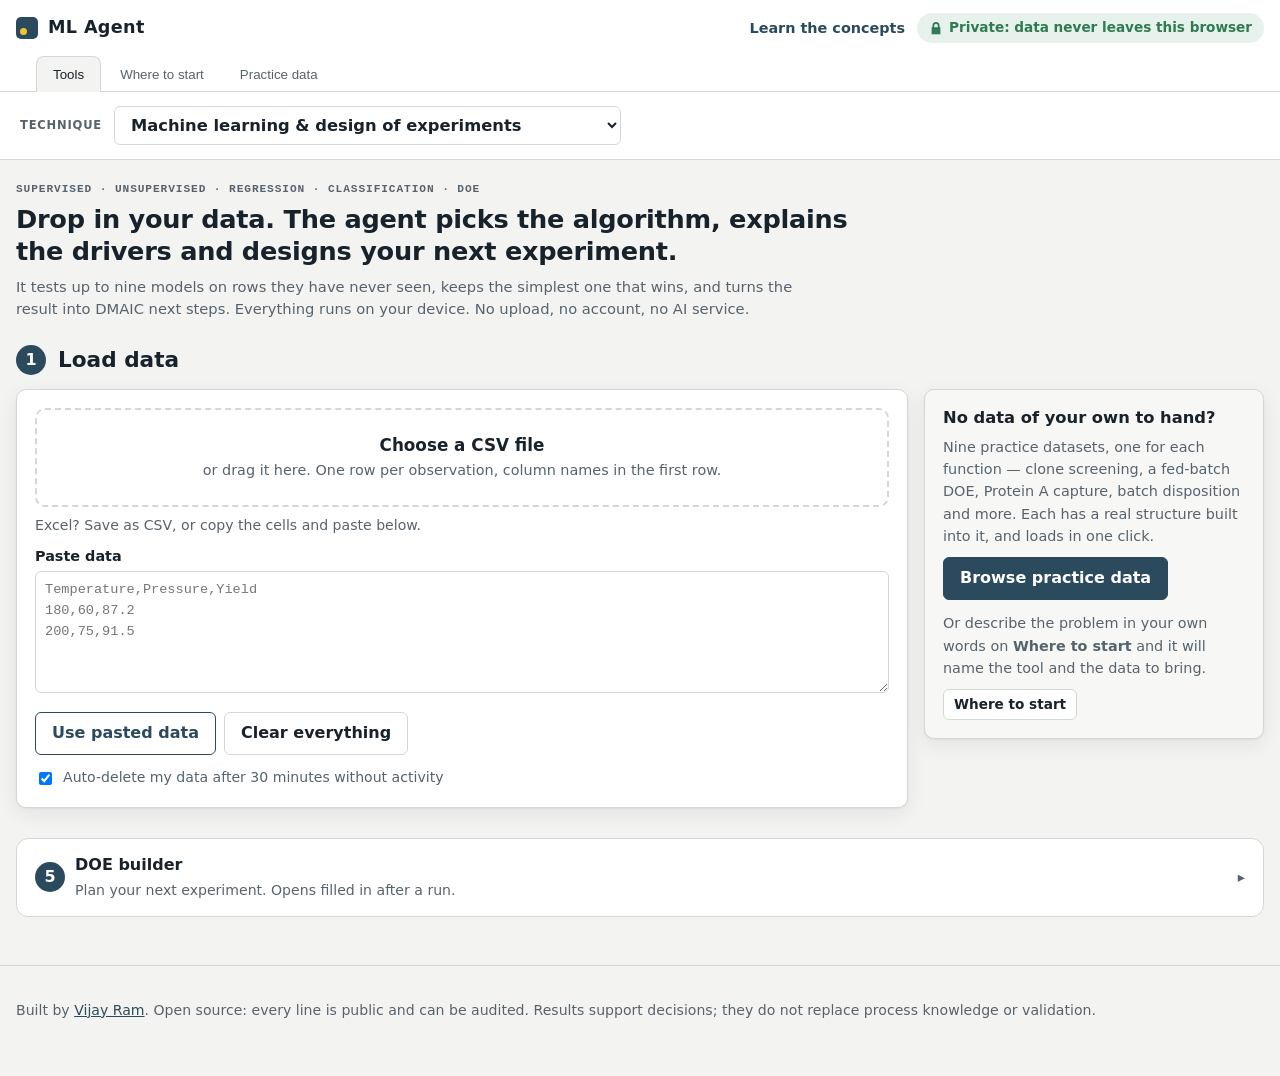
==== index.html @ 44f2061a "Close the loop: rounds, convergence, and when to stop Four of the five steps in this process already" ====
<!doctype html>
<html lang="en">
<head>
<meta charset="utf-8">
<meta name="viewport" content="width=device-width,initial-scale=1,viewport-fit=cover">
<!-- Privacy lock. The browser enforces this policy: the page may load its own files, and
     nothing else. connect-src 'none' blocks fetch, XHR, WebSocket and beacons; img-src
     blocks image "pixels" to any server; form-action blocks form posts. worker-src 'self'
     lets the sequence optimizer run in a background thread from this site's own file, and
     a worker inherits this same policy. Your data has no way out of this tab. -->
<meta http-equiv="Content-Security-Policy" content="default-src 'none'; script-src 'self'; style-src 'self'; img-src data: blob:; font-src 'none'; connect-src 'none'; media-src 'none'; object-src 'none'; frame-src 'none'; worker-src 'self'; manifest-src 'none'; form-action 'none'; base-uri 'none'">
<meta name="referrer" content="no-referrer">
<meta name="description" content="A private, in-browser machine learning agent: drop in data and it picks the best algorithm, explains the drivers and designs your next experiment (DOE).">
<title>ML Agent</title>
<link rel="icon" href="data:image/svg+xml,%3Csvg xmlns='http://www.w3.org/2000/svg' viewBox='0 0 32 32'%3E%3Crect width='32' height='32' rx='6' fill='%232c4a5e'/%3E%3Ccircle cx='9' cy='22' r='3' fill='%23f2c230'/%3E%3Ccircle cx='16' cy='14' r='3' fill='%23fff'/%3E%3Ccircle cx='23' cy='9' r='3' fill='%23fff'/%3E%3C/svg%3E">
<link rel="stylesheet" href="style.css">
</head>
<body>
<a class="skip" href="#main">Skip to content</a>
<header class="top">
  <div class="wrap top-row">
    <a class="brand" href="./"><span class="logo" aria-hidden="true"></span>ML Agent</a>
    <nav class="top-nav">
      <a href="learn.html" target="_blank" rel="noopener noreferrer">Learn the concepts</a>
      <button class="btn danger small" id="delete-top" type="button" hidden>Delete my data</button>
    </nav>
    <a class="lock" href="#privacy" data-tab-link="privacy"><svg viewBox="0 0 16 16" aria-hidden="true"><path d="M4 7V5a4 4 0 1 1 8 0v2h1v8H3V7h1zm2 0h4V5a2 2 0 1 0-4 0v2z"/></svg>Private: data never leaves this browser</a>
  </div>
  <div class="wrap">
    <nav class="pages" role="tablist" aria-label="Sections">
      <button class="page-tab" id="page-btn-tools" type="button" role="tab" aria-selected="true" aria-controls="page-tools">Tools</button>
      <button class="page-tab" id="page-btn-apps" type="button" role="tab" aria-selected="false" aria-controls="page-apps">Where to start</button>
      <button class="page-tab" id="page-btn-data" type="button" role="tab" aria-selected="false" aria-controls="page-data">Practice data</button>
    </nav>
  </div>
</header>

<main id="main">

  <div class="page" id="page-tools">
  <div class="toolbar">
    <div class="wrap toolbar-row">
      <label for="tool">Technique</label>
      <select id="tool">
        <option value="analyze">Machine learning &amp; design of experiments</option>
        <option value="stability">Linear regression &amp; confidence limits (ICH Q1E)</option>
        <option value="golden">PCA &amp; multivariate SPC (golden batch)</option>
        <option value="equivalence">Equivalence &amp; non-inferiority testing (TOST)</option>
        <option value="variance">Variance components, ANOVA &amp; Gage R&amp;R</option>
        <option value="limits">Tolerance intervals, power &amp; sample size</option>
        <option value="plasmid">Plasmid &amp; vector selection sandbox</option>
        <option value="sequence">Genetic algorithms &amp; multi-objective optimization</option>
        <option value="privacy">Privacy &amp; data handling</option>
      </select>
      <p class="tool-desc" id="tool-desc" aria-live="polite"></p>
    </div>
  </div>


  <div class="tabpanel" id="tab-analyze" role="tabpanel" aria-labelledby="tab-btn-analyze">
  <section class="hero">
    <div class="wrap">
      <p class="eyebrow">Supervised · unsupervised · regression · classification · DOE</p>
      <h1>Drop in your data. The agent picks the algorithm, explains the drivers and designs your next experiment.</h1>
      <p class="lede">It tests up to nine models on rows they have never seen, keeps the simplest one that wins, and turns the result into DMAIC next steps. Everything runs on your device. No upload, no account, no AI service.</p>
    </div>
  </section>

  <section class="wrap step" id="load">
    <div class="step-head"><span class="num">1</span><h2>Load data</h2></div>
    <div class="load-grid">
      <div class="card">
        <label class="drop" id="drop">
          <input type="file" id="file" accept=".csv,.tsv,.txt,text/csv,text/plain">
          <b>Choose a CSV file</b>
          <span>or drag it here. One row per observation, column names in the first row.</span>
        </label>
        <p class="hint">Excel? Save as CSV, or copy the cells and paste below.</p>
        <label class="field-label" for="paste">Paste data</label>
        <textarea id="paste" rows="5" spellcheck="false" autocomplete="off" placeholder="Temperature,Pressure,Yield&#10;180,60,87.2&#10;200,75,91.5"></textarea>
        <div class="row-actions">
          <button class="btn" id="use-paste" type="button">Use pasted data</button>
          <button class="btn ghost" id="clear" type="button">Clear everything</button>
        </div>
        <label class="check auto-del"><input type="checkbox" id="auto-delete" checked> Auto-delete my data after 30 minutes without activity</label>
      </div>
      <aside class="card start-card" id="start-card">
        <h3>No data of your own to hand?</h3>
        <p>Nine practice datasets, one for each function &mdash; clone screening, a fed-batch DOE, Protein A capture, batch disposition and more. Each has a real structure built into it, and loads in one click.</p>
        <div class="row-actions"><button class="btn primary" id="go-practice" type="button">Browse practice data</button></div>
        <p class="hint">Or describe the problem in your own words on <b>Where to start</b> and it will name the tool and the data to bring.</p>
        <div class="row-actions"><button class="btn ghost small" id="go-start" type="button">Where to start</button></div>
      </aside>
    </div>
    <p class="error" id="load-error" role="alert" hidden></p>
    <p class="deleted" id="deleted-note" role="status" hidden></p>
  </section>

  <section class="wrap step" id="setup" hidden>
    <div class="step-head"><span class="num">2</span><h2>Check the data and choose the goal</h2></div>
    <div class="card">
      <p id="data-summary" class="summary"></p>
      <div id="data-preview"></div>
      <details class="merge" id="merge">
        <summary>Join a second file on a shared ID (for example a process log and a QC report)</summary>
        <div class="merge-body">
          <label class="drop small" id="drop2"><input type="file" id="file2" accept=".csv,.tsv,.txt,text/csv,text/plain"><b>Choose the second file</b><span>Its rows are matched to this file on a key column such as BatchID or LotNumber. Repeated rows per key (replicate lanes) are averaged.</span></label>
          <div id="merge-config" hidden>
            <div class="controls">
              <label>Key in <span id="m-left-name">file 1</span> <select id="m-left"></select></label>
              <label>Key in <span id="m-right-name">file 2</span> <select id="m-right"></select></label>
              <label>Keep <select id="m-how"><option value="inner">Only IDs found in both files</option><option value="left">Every row of the first file</option></select></label>
            </div>
            <p class="hint" id="m-preview"></p>
            <div class="row-actions"><button class="btn primary" type="button" id="m-join">Join the files</button></div>
          </div>
          <p class="merge-done" id="m-result" hidden></p>
        </div>
      </details>
      <div class="controls">
        <label>What do you want to predict?
          <select id="target"></select>
        </label>
        <label>Problem type
          <select id="task">
            <option value="auto">Let the agent decide</option>
            <option value="regression">Regression (predict a number)</option>
            <option value="classification">Classification (predict a category)</option>
          </select>
        </label>
        <label>Which result is better?
          <select id="goal"></select>
        </label>
      </div>
      <p class="hint" id="target-hint"></p>
      <fieldset class="mode">
        <legend>Analysis mode</legend>
        <label class="mode-opt"><input type="radio" name="mode" value="ml" checked><span><b>Standard ML</b><small>Models, drivers, action plan and DOE</small></span></label>
        <label class="mode-opt"><input type="radio" name="mode" value="sigma"><span><b>⚙ Six Sigma &amp; process control</b><small>Adds capability, control chart, box plots and Taguchi</small></span></label>
      </fieldset>
      <div class="spc-panel" id="spc-panel" hidden>
        <p class="spc-intro" id="spc-intro">Does this result have specification limits? All optional: leave them blank and you still get the control chart, box plots and robustness analysis.</p>
        <div class="controls" id="spc-fields">
          <label>Lower spec limit (LSL) <input type="number" id="lsl" step="any" inputmode="decimal"></label>
          <label>Upper spec limit (USL) <input type="number" id="usl" step="any" inputmode="decimal"></label>
          <label>Target value <input type="number" id="spec-target" step="any" inputmode="decimal"></label>
          <label class="check"><input type="checkbox" id="time-ordered" checked> Rows are in time order</label>
        </div>
        <p class="error" id="spc-error" role="alert" hidden></p>
      </div>
      <details class="multi" id="multi">
        <summary>Optimize several results together (desirability)</summary>
        <div class="multi-body">
          <p class="hint" id="multi-intro">Balance competing results, such as higher purity and titer with lower HMW. For each one, say what is acceptable. <b>Maximize:</b> at or below Low is unacceptable, at or above High is fully met. <b>Minimize:</b> at or below Low is fully met, at or above High is unacceptable. <b>Hit a target:</b> outside Low to High is unacceptable, exactly on target is best. Importance weights the trade-off.</p>
          <div class="table-scroll"><table class="multi-table" id="multi-table"></table></div>
          <label class="multi-add">Add another numeric result <select id="multi-add"></select></label>
        </div>
      </details>
      <div class="table-scroll">
        <table class="profile" id="profile"></table>
      </div>
      <details class="preview">
        <summary>Preview the first rows</summary>
        <div class="table-scroll"><table id="preview"></table></div>
      </details>
      <div class="row-actions">
        <button class="btn primary" id="run" type="button">Run the agent</button>
      </div>
    </div>
    <div class="card progress-card" id="progress" hidden aria-live="polite">
      <div class="progress-row"><progress id="progress-bar" max="100" value="0"></progress><span id="progress-text"></span></div>
      <ol class="agent-log" id="agent-log"></ol>
      <div class="nn-live" id="nn-live" hidden><h4>Neural network learning, live</h4><div id="nn-live-chart"></div></div>
    </div>
    <p class="error" id="run-error" role="alert" hidden></p>
  </section>

  <section class="wrap step" id="results" hidden>
    <div class="step-head"><span class="num">3</span><h2>Results</h2></div>
    <div class="tiles" id="tiles"></div>
    <div class="card plan" id="plan"></div>
    <div class="card sim" id="sim" hidden></div>
    <div class="card">
      <h3>What the agent found</h3>
      <ul class="insights" id="insights"></ul>
    </div>
    <div id="result-blocks"></div>
  </section>

  <section class="wrap step" id="campaign" hidden>
    <div class="step-head"><span class="num">6</span><h2>Iterate: run the design, feed the results back</h2></div>
    <div class="card">
      <p class="summary">The loop this tool is built for: passive data gives a baseline, the baseline suggests a design, the design is run, and the results come back here. Each round is stacked onto the last and the model refitted, so you can see whether it is actually getting better &mdash; and stop when it is good enough rather than when the budget runs out.</p>
      <div class="controls">
        <label>Target interval (&plusmn;, in the units of the result) <input type="number" step="any" id="cm-t-half" placeholder="e.g. 0.5"></label>
        <label>Target RMSE <input type="number" step="any" id="cm-t-rmse" placeholder="optional"></label>
        <label>Target R&sup2; <input type="number" step="any" id="cm-t-r2" placeholder="optional"></label>
      </div>
      <label class="drop small" id="cm-drop"><input type="file" id="cm-file" accept=".csv,.tsv,.txt,.xlsx"><b>Add this round&rsquo;s results</b><span>The run sheet with the measured column filled in. Columns are matched by name, so their order does not matter and an extra column is kept rather than dropped.</span></label>
      <p class="error" id="cm-error" role="alert" hidden></p>
      <div id="cm-out"></div>
    </div>
  </section>

  <section class="wrap step" id="next" hidden>
    <div class="step-head"><span class="num">4</span><h2>Next steps</h2></div>
    <ol class="dmaic" id="next-steps"></ol>
    <div class="row-actions">
      <button class="btn primary" id="save-pdf" type="button">Save as PDF</button>
      <button class="btn" id="print" type="button">Print</button>
      <button class="btn" id="save-excel" type="button">Download Excel (.xlsx)</button>
      <button class="btn" id="save-audit" type="button">Download audit package (.zip)</button>
      <button class="btn ghost" id="download-report" type="button">Download as web page (.html)</button>
      <button class="btn danger" id="delete-bottom" type="button">Finish and delete my data</button>
    </div>
    <p class="hint">Deleting removes your data and every result from this page. Nothing was ever saved or sent anywhere. A report you download is your own file; delete it when you no longer need it.</p>
  </section>

  <section class="wrap step" id="doe">
    <details class="doe-wrap" id="doe-wrap">
      <summary><span class="num">5</span><span><b>DOE builder</b><span class="hint">Plan your next experiment. Opens filled in after a run.</span></span></summary>
    <div class="card">
      <p id="doe-intro" class="summary">Plan a designed experiment from scratch, or let the agent pre-fill it after a run. Set each factor's low and high level; words (like Supplier A / Supplier B) make a categorical factor.</p>
      <div class="table-scroll">
        <table class="factors" id="factors"></table>
      </div>
      <div class="row-actions"><button class="btn ghost" id="add-factor" type="button">Add factor</button></div>
      <div class="controls">
        <label>Design
          <select id="design-type"></select>
        </label>
        <label>Center points
          <input id="centers" type="number" min="0" max="10" value="3">
        </label>
        <label>Replicates
          <input id="reps" type="number" min="1" max="5" value="1">
        </label>
        <label>Response name
          <input id="response-name" type="text" value="Response">
        </label>
        <label id="total-wrap" hidden>Batch total (what the components add up to)
          <input id="mix-total" type="text" inputmode="decimal" value="100">
        </label>
        <label id="degree-wrap" hidden>Lattice fineness
          <select id="mix-degree">
            <option value="2">Coarse (2 steps per component)</option>
            <option value="3" selected>Medium (3 steps)</option>
            <option value="4">Fine (4 steps)</option>
          </select>
        </label>
        <label class="check"><input id="randomize" type="checkbox" checked> Randomize run order</label>
      </div>
      <p class="hint" id="design-purpose"></p>
      <div class="row-actions"><button class="btn primary" id="generate" type="button">Generate run sheet</button></div>
      <p class="error" id="doe-error" role="alert" hidden></p>
      <div id="design-out"></div>
      <div id="mix-analyse" hidden>
        <h4>Analyse a finished mixture experiment</h4>
        <p class="hint">A mixture cannot be analysed with the usual factorial arithmetic: because the components always add to the same total, there is no intercept to estimate and the ordinary model is singular. Paste the completed run sheet here and it will be fitted with a Scheff&eacute; blending model instead. <a class="learn-link" href="learn.html#mixture-designs" target="_blank" rel="noopener noreferrer">Learn how this works &#8599;</a></p>
        <label class="full" for="mix-data">Completed run sheet (components and the measured response)</label>
        <textarea id="mix-data" rows="5" spellcheck="false" placeholder="Buffer,Sugar,Surfactant,Water,Stability&#10;60,30,0,10,88.2"></textarea>
        <div class="row-actions">
          <button class="btn primary" id="mix-fit" type="button">Fit the blending model</button>
          <button class="btn ghost small" id="mix-example" type="button">Load a worked example</button>
        </div>
        <p class="error" id="mix-error" role="alert" hidden></p>
        <div id="mix-out"></div>
      </div>
    </div>
    </details>
  </section>
  </div>

  <div class="tabpanel" id="tab-stability" role="tabpanel" aria-labelledby="tab-btn-stability" hidden>
  <section class="hero">
    <div class="wrap">
      <p class="eyebrow">ICH Q1E &middot; stability &middot; shelf life</p>
      <h1>How long does it stay in specification?</h1>
      <p class="lede">Paste your stability study and it fits the trend, tests whether the batches may be pooled, and reads the shelf life off the point where the 95% confidence limit meets your specification &mdash; the way ICH Q1E asks for it. Everything runs on your device.</p>
    </div>
  </section>

  <section class="wrap step" id="stab">
    <div class="step-head"><h2>Stability data</h2></div>
    <div class="card">
      <p class="summary">One row per measurement: a batch, a time point in months, and the result. Paste it, drop a CSV on it, or try the example. <a class="learn-link" href="learn.html#shelf-life" target="_blank" rel="noopener noreferrer">Learn how this works &#8599;</a></p>
      <div class="row-actions">
        <button class="btn ghost small" id="stab-sample" type="button">Load an example study</button>
        <button class="btn ghost small" id="stab-sample2" type="button">Example: batches that differ</button>
        <button class="btn ghost small" id="stab-clear" type="button">Clear</button>
      </div>
      <label class="full" for="stab-data">Stability data (CSV or tab separated, with a header row)</label>
      <textarea id="stab-data" rows="6" spellcheck="false" placeholder="BatchID,Month,Purity_Pct&#10;B-001,0,99.4&#10;B-001,3,99.1&#10;B-001,6,98.7"></textarea>
      <input type="file" id="stab-file" accept=".csv,.tsv,.txt" class="file-input">
      <p class="hint" id="stab-read" aria-live="polite"></p>
      <div class="controls" id="stab-map" hidden>
        <label>Time column (months)
          <select id="stab-time"></select>
        </label>
        <label>Batch column
          <select id="stab-batch"></select>
        </label>
        <label>Result column
          <select id="stab-y"></select>
        </label>
        <label>Storage condition (optional)
          <select id="stab-cond"></select>
        </label>
        <label>Only this condition
          <select id="stab-cond-value"></select>
        </label>
      </div>
      <div id="stab-settings" hidden>
      <div class="controls">
        <label>What the attribute does
          <select id="stab-dir">
            <option value="auto">Decide from the data</option>
            <option value="decreasing">Falls over time (watch the lower limit)</option>
            <option value="increasing">Rises over time (watch the upper limit)</option>
            <option value="both">Could go either way (watch both)</option>
          </select>
        </label>
        <label id="stab-lsl-wrap">Lower specification limit
          <input id="stab-lsl" type="number" step="any" placeholder="e.g. 95">
        </label>
        <label id="stab-usl-wrap">Upper specification limit
          <input id="stab-usl" type="number" step="any" placeholder="e.g. 5">
        </label>
        <label>Pooling test level
          <select id="stab-alpha">
            <option value="0.25" selected>0.25 (ICH Q1E)</option>
            <option value="0.10">0.10</option>
            <option value="0.05">0.05</option>
          </select>
        </label>
      </div>
      <div class="row-actions">
        <button class="btn primary" id="stab-run" type="button">Estimate the shelf life</button>
      </div>
      </div>
      <p class="error" id="stab-error" role="alert" hidden></p>
      <div id="stab-out"></div>
    </div>
  </section>
  </div>

  <div class="tabpanel" id="tab-golden" role="tabpanel" aria-labelledby="tab-btn-golden" hidden>
  <section class="hero">
    <div class="wrap">
      <p class="eyebrow">PCA &middot; Hotelling's T&sup2; &middot; Q residuals</p>
      <h1>Is this batch following the path the good ones took?</h1>
      <p class="lede">Thirty sensors means thirty charts, and a batch can sit inside every one of them and still be going wrong. This learns the path your good batches follow, watches a new one against it, and names the sensor to blame &mdash; in hours, rather than in the deviation report.</p>
    </div>
  </section>

  <section class="wrap step" id="golden">
    <div class="step-head"><h2>Batch time-series data</h2></div>
    <div class="card">
      <p class="summary">One row per reading: which batch, how far into the batch it was, and the sensor values at that moment. <a class="learn-link" href="learn.html#golden-batch" target="_blank" rel="noopener noreferrer">Learn how this works &#8599;</a></p>
      <div class="row-actions">
        <button class="btn ghost small" id="gb-sample" type="button">Load an example campaign</button>
        <button class="btn ghost small" id="gb-clear" type="button">Clear</button>
      </div>
      <details class="shape" id="gb-shape">
        <summary>What the data should look like</summary>
        <div class="shape-body">
          <p class="hint">A long table, not a wide one: each row is one timestamp from one batch. Most historians export this shape directly.</p>
          <div class="table-scroll"><table class="shape-table"><thead><tr><th>BatchID</th><th>Hours</th><th>Temp_C</th><th>DO_Pct</th><th>pH</th><th>Feed_mL_h</th></tr></thead>
            <tbody>
              <tr><td>B-2401</td><td>0</td><td>37.0</td><td>55.2</td><td>7.05</td><td>2.0</td></tr>
              <tr><td>B-2401</td><td>6</td><td>37.0</td><td>54.1</td><td>7.04</td><td>2.2</td></tr>
              <tr><td>B-2401</td><td>12</td><td>36.9</td><td>53.4</td><td>7.04</td><td>2.4</td></tr>
              <tr class="dim"><td colspan="6">&hellip; to the end of that batch, then the next BatchID</td></tr>
            </tbody></table></div>
          <p class="hint">Readings need not line up between batches: different intervals and different batch lengths are handled. Three batches is the bare minimum; ten or more makes the envelope mean something.</p>
        </div>
      </details>
      <label class="full" for="gb-data">Readings (CSV or tab separated, with a header row)</label>
      <textarea id="gb-data" rows="6" spellcheck="false" placeholder="BatchID,Hours,Temp_C,DO_Pct,pH&#10;B-2401,0,37.0,55.2,7.05&#10;B-2401,6,37.0,54.1,7.04"></textarea>
      <input type="file" id="gb-file" accept=".csv,.tsv,.txt" class="file-input">
      <p class="hint" id="gb-read" aria-live="polite"></p>
      <div id="gb-settings" hidden>
        <div class="controls">
          <label>Batch column <select id="gb-batch"></select></label>
          <label>Time column <select id="gb-time"></select></label>
          <label>Align batches on
            <select id="gb-align">
              <option value="time" selected>Actual elapsed time</option>
              <option value="percent">Percent of batch length</option>
            </select>
          </label>
        </div>
        <fieldset class="avoid">
          <legend>Sensors to watch together</legend>
          <div id="gb-vars" class="chips"></div>
        </fieldset>
        <fieldset class="avoid">
          <legend>Reference batches &mdash; the runs you were happy with</legend>
          <div id="gb-refs" class="chips"></div>
          <p class="hint" id="gb-ref-note"></p>
        </fieldset>
        <details class="advanced">
          <summary>Advanced settings</summary>
          <div class="controls">
            <label>Alarm limit
              <select id="gb-limit">
                <option value="0.99" selected>99% of good readings inside</option>
                <option value="0.95">95% of good readings inside</option>
                <option value="0.999">99.9% of good readings inside</option>
              </select>
            </label>
            <label>Points in a row before alarming
              <input id="gb-minrun" type="number" min="1" max="10" value="3">
            </label>
            <label>Points on the time grid
              <input id="gb-grid" type="number" min="10" max="400" step="10" value="60">
            </label>
          </div>
          <p class="hint">Limits are calibrated on reference batches held out of the model that scored them, so "99%" means a batch the model had never seen before. Requiring three points in a row stops one twitchy reading raising an alarm.</p>
        </details>
        <div class="row-actions">
          <button class="btn primary" id="gb-run" type="button">Check the batches</button>
        </div>
      </div>
      <p class="error" id="gb-error" role="alert" hidden></p>
      <div id="gb-out"></div>
    </div>
  </section>
  </div>

  <div class="tabpanel" id="tab-equivalence" role="tabpanel" aria-labelledby="tab-btn-equivalence" hidden>
  <section class="hero">
    <div class="wrap">
      <p class="eyebrow">Method transfer &middot; equivalence &middot; TOST</p>
      <h1>Is the new lab the same as the old one?</h1>
      <p class="lede">An ordinary t-test cannot answer that: failing to find a difference is not proof of sameness, it is often just too little data. TOST asks the right question &mdash; is the difference small enough to ignore? &mdash; and gives a yes, a no, or an honest "not yet".</p>
    </div>
  </section>

  <section class="wrap step" id="equiv">
    <div class="step-head"><h2>Results from both methods</h2></div>
    <div class="card">
      <p class="summary">Two ways in: one file where a column says which method produced each result, or a separate file from each lab. Either way, add a sample identifier and the same samples can be matched up as pairs, which is far more sensitive. <a class="learn-link" href="learn.html#equivalence" target="_blank" rel="noopener noreferrer">Learn how this works &#8599;</a></p>
      <div class="row-actions">
        <button class="btn ghost small" id="eq-sample" type="button">Example: a transfer that passes</button>
        <button class="btn ghost small" id="eq-sample2" type="button">Example: a real bias</button>
        <button class="btn ghost small" id="eq-sample3" type="button">Example: too few results</button>
        <button class="btn ghost small" id="eq-clear" type="button">Clear</button>
      </div>
      <div class="controls">
        <label>How is the data laid out?
          <select id="eq-layout">
            <option value="one" selected>One file &mdash; a column says which method</option>
            <option value="two">Two files &mdash; one per method</option>
          </select>
        </label>
      </div>
      <div id="eq-one">
        <label class="full" for="eq-data">Results (CSV or tab separated, with a header row)</label>
        <textarea id="eq-data" rows="6" spellcheck="false" placeholder="SampleID,Method_Lab,Result_Value&#10;S-01,Lab A,98.7&#10;S-01,Lab B,98.9"></textarea>
        <input type="file" id="eq-file" accept=".csv,.tsv,.txt" class="file-input">
      </div>
      <div id="eq-two" class="two-up" hidden>
        <div class="side">
          <h4>Reference method <span class="chip">the one you trust</span></h4>
          <label class="full" for="eq-a-name">What to call it</label>
          <input id="eq-a-name" type="text" value="Reference method">
          <input type="file" id="eq-a-file" accept=".csv,.tsv,.txt" class="file-input">
          <label class="full" for="eq-a-data">or paste its results</label>
          <textarea id="eq-a-data" rows="5" spellcheck="false" placeholder="SampleID,Result&#10;S-01,98.7"></textarea>
          <p class="hint" id="eq-a-read" aria-live="polite"></p>
          <div class="controls" id="eq-a-map" hidden>
            <label>Result column <select id="eq-a-value"></select></label>
            <label>Sample identifier <select id="eq-a-sample"></select></label>
          </div>
        </div>
        <div class="side">
          <h4>New method <span class="chip">the one being tested</span></h4>
          <label class="full" for="eq-b-name">What to call it</label>
          <input id="eq-b-name" type="text" value="New method">
          <input type="file" id="eq-b-file" accept=".csv,.tsv,.txt" class="file-input">
          <label class="full" for="eq-b-data">or paste its results</label>
          <textarea id="eq-b-data" rows="5" spellcheck="false" placeholder="SampleID,Result&#10;S-01,98.9"></textarea>
          <p class="hint" id="eq-b-read" aria-live="polite"></p>
          <div class="controls" id="eq-b-map" hidden>
            <label>Result column <select id="eq-b-value"></select></label>
            <label>Sample identifier <select id="eq-b-sample"></select></label>
          </div>
        </div>
      </div>
      <p class="hint" id="eq-read" aria-live="polite"></p>
      <div id="eq-settings" hidden>
        <div class="controls" id="eq-map-one">
          <label>Method column
            <select id="eq-group"></select>
          </label>
          <label>Result column
            <select id="eq-value"></select>
          </label>
          <label>Sample identifier (optional)
            <select id="eq-sampleid"></select>
          </label>
        </div>
        <div class="controls" id="eq-methods">
          <label>Reference method
            <select id="eq-ref"></select>
          </label>
          <label>New method being tested
            <select id="eq-test"></select>
          </label>
        </div>
        <div class="controls">
          <label>Equivalence margin
            <input id="eq-margin" type="number" step="any" min="0" value="2">
          </label>
          <label>Margin is
            <select id="eq-margin-type">
              <option value="percent" selected>% of the reference mean</option>
              <option value="absolute">in measurement units</option>
            </select>
          </label>
        </div>
        <label class="check" id="eq-paired-wrap" hidden><input type="checkbox" id="eq-paired"> Match the same samples as pairs</label>
        <details class="advanced">
          <summary>Advanced settings</summary>
          <div class="controls">
            <label>Significance level (one sided)
              <select id="eq-alpha">
                <option value="0.05" selected>0.05 (a 90% interval)</option>
                <option value="0.025">0.025 (a 95% interval)</option>
                <option value="0.1">0.10 (an 80% interval)</option>
              </select>
            </label>
            <label>Spread of the two methods
              <select id="eq-var">
                <option value="welch" selected>May differ (Welch)</option>
                <option value="pooled">Assume the same (pooled)</option>
              </select>
            </label>
          </div>
          <p class="hint">TOST at 0.05 is the same statement as a 90% confidence interval sitting inside the margins. Welch is the safer default: it does not assume the two methods are equally precise.</p>
        </details>
        <div class="row-actions">
          <button class="btn primary" id="eq-run" type="button">Test for equivalence</button>
        </div>
      </div>
      <p class="error" id="eq-error" role="alert" hidden></p>
      <div id="eq-out"></div>
    </div>
  </section>
  </div>

  <div class="tabpanel" id="tab-variance" role="tabpanel" aria-labelledby="tab-btn-variance" hidden>
  <section class="hero">
    <div class="wrap">
      <p class="eyebrow">Variance components &middot; one-way ANOVA &middot; Gage R&amp;R</p>
      <h1>Is that spread the process, the supplier, or the assay measuring it?</h1>
      <p class="lede">A result moves and everyone has a theory. This splits the total spread into named sources and says what share each one owns &mdash; so you know whether to go after the vendor, the method, or nothing at all. The same arithmetic, pointed at your own instrument, tells you whether the assay can even see the differences you are chasing.</p>
    </div>
  </section>

  <section class="wrap step" id="variance">
    <div class="step-head"><h2>The measurements</h2></div>
    <div class="card">
      <p class="summary">One row per measurement. Which question you are asking decides the columns: where variation comes from needs a grouping column and a result, while a measurement-system study needs the sample, who or what measured it, and the result. <a class="learn-link" href="learn.html#variance-components" target="_blank" rel="noopener noreferrer">Learn how this works &#8599;</a></p>
      <div class="controls">
        <label>What are you asking?
          <select id="vc-mode">
            <option value="components" selected>Where is the variation coming from? (variance components)</option>
            <option value="grr">Can my measurement system see it? (Gage R&amp;R)</option>
          </select>
        </label>
      </div>
      <p class="tool-desc" id="vc-mode-desc" aria-live="polite"></p>
      <div class="row-actions" id="vc-examples"></div>
      <details class="shape" id="vc-shape">
        <summary>What the data should look like</summary>
        <div class="shape-body">
          <div id="vc-shape-body"></div>
        </div>
      </details>
      <label class="full" for="vc-data">Measurements (CSV or tab separated, with a header row)</label>
      <textarea id="vc-data" rows="6" spellcheck="false" placeholder="Lot,Result&#10;L-2401,96.2&#10;L-2401,96.6&#10;L-2402,94.1"></textarea>
      <input type="file" id="vc-file" accept=".csv,.tsv,.txt" class="file-input">
      <p class="hint" id="vc-read" aria-live="polite"></p>
      <div id="vc-settings" hidden>
        <div class="controls" id="vc-map-components">
          <label>Grouping column <select id="vc-group"></select></label>
          <label>Result column <select id="vc-value"></select></label>
        </div>
        <div class="controls" id="vc-map-grr" hidden>
          <label>Sample or part <select id="vc-part"></select></label>
          <label>Operator or instrument <select id="vc-operator"></select></label>
          <label>Result column <select id="vc-grr-value"></select></label>
        </div>
        <div class="controls" id="vc-spec" hidden>
          <label>Lower spec limit (optional) <input id="vc-lsl" type="text" inputmode="decimal" placeholder="e.g. 95"></label>
          <label>Upper spec limit (optional) <input id="vc-usl" type="text" inputmode="decimal" placeholder="e.g. 105"></label>
        </div>
        <p class="hint" id="vc-spec-note" hidden>With both spec limits given, the verdict is judged against the tolerance &mdash; the question a QC lab actually has. Without them it is judged against the spread of the parts in this study, which flatters a study made of very different parts and punishes one made of similar ones.</p>
        <details class="advanced" id="vc-advanced">
          <summary>Advanced settings</summary>
          <div class="controls">
            <label>Pairwise comparison level
              <select id="vc-alpha">
                <option value="0.05" selected>95% confidence (&alpha; 0.05)</option>
                <option value="0.01">99% confidence (&alpha; 0.01)</option>
                <option value="0.1">90% confidence (&alpha; 0.10)</option>
              </select>
            </label>
          </div>
          <p class="hint">Tukey's method holds that confidence across every pair at once. Running separate t-tests on ten pairs gives you roughly a one-in-two chance of a false alarm somewhere, which is how arguments about a blameless lot start.</p>
        </details>
        <div class="row-actions">
          <button class="btn primary" id="vc-run" type="button">Split the variation</button>
        </div>
      </div>
      <p class="error" id="vc-error" role="alert" hidden></p>
      <div id="vc-out"></div>
    </div>
  </section>
  </div>

  <div class="tabpanel" id="tab-limits" role="tabpanel" aria-labelledby="tab-btn-limits" hidden>
  <section class="hero">
    <div class="wrap">
      <p class="eyebrow">Tolerance intervals &middot; power &middot; sample size</p>
      <h1>What limits can this data actually defend &mdash; and how much data would it take?</h1>
      <p class="lede">The mean plus three standard deviations is not a specification: on ten batches it covers far less than people think, because the standard deviation is itself a guess. A tolerance interval does the honest version, and the same arithmetic run backwards tells you how many batches or results a study needs before it is worth running.</p>
    </div>
  </section>

  <section class="wrap step" id="limits">
    <div class="step-head"><h2>The question</h2></div>
    <div class="card">
      <div class="controls">
        <label>What do you need?
          <select id="tl-mode">
            <option value="spec" selected>Set or defend a specification limit (tolerance interval)</option>
            <option value="size">Work out how many results a study needs (power)</option>
          </select>
        </label>
      </div>
      <p class="tool-desc" id="tl-mode-desc" aria-live="polite"></p>

      <!-- ---------- specification setting ---------- -->
      <div id="tl-spec">
        <p class="summary">One column of results, one row each: the batches, lots or runs you want the limits to cover. <a class="learn-link" href="learn.html#tolerance-intervals" target="_blank" rel="noopener noreferrer">Learn how this works &#8599;</a></p>
        <div class="row-actions">
          <button class="btn ghost small" id="tl-ex1" type="button">Example: limits the data supports</button>
          <button class="btn ghost small" id="tl-ex2" type="button">Example: limits too tight for the process</button>
          <button class="btn ghost small" id="tl-ex3" type="button">Example: too few batches to say</button>
          <button class="btn ghost small" id="tl-clear" type="button">Clear</button>
        </div>
        <details class="shape" id="tl-shape">
          <summary>What the data should look like</summary>
          <div class="shape-body">
            <p class="hint">A header row and one numeric column. Extra columns are fine &mdash; you pick which one to use.</p>
            <div class="table-scroll"><table class="shape-table"><thead><tr><th>BatchID</th><th>Purity_Pct</th></tr></thead>
              <tbody><tr><td>B-2401</td><td>98.1</td></tr><tr><td>B-2402</td><td>97.4</td></tr><tr><td>B-2403</td><td>98.9</td></tr>
              <tr class="dim"><td colspan="2">&hellip; one row per batch</td></tr></tbody></table></div>
            <p class="hint">These must be independent results on the scale the specification is written on: one number per batch, not every replicate of every assay. Replicates make the spread look smaller than batch-to-batch reality and would give you limits that no future batch can hold.</p>
          </div>
        </details>
        <label class="full" for="tl-data">Results (CSV or tab separated, with a header row)</label>
        <textarea id="tl-data" rows="6" spellcheck="false" placeholder="BatchID,Purity_Pct&#10;B-2401,98.1&#10;B-2402,97.4"></textarea>
        <input type="file" id="tl-file" accept=".csv,.tsv,.txt" class="file-input">
        <p class="hint" id="tl-read" aria-live="polite"></p>
        <div id="tl-settings" hidden>
          <div class="controls">
            <label>Result column <select id="tl-value"></select></label>
            <label>Cover this much of future production
              <select id="tl-p">
                <option value="0.99" selected>99% of the population</option>
                <option value="0.95">95% of the population</option>
                <option value="0.9973">99.73% (the &plusmn;3 sigma idea, done properly)</option>
                <option value="0.90">90% of the population</option>
              </select>
            </label>
            <label>Confidence
              <select id="tl-conf">
                <option value="0.95" selected>95%</option>
                <option value="0.99">99%</option>
                <option value="0.90">90%</option>
              </select>
            </label>
            <label>Which limits
              <select id="tl-sided">
                <option value="2" selected>Both, an upper and a lower</option>
                <option value="lower">A lower limit only (a minimum, such as potency)</option>
                <option value="upper">An upper limit only (a maximum, such as an impurity)</option>
              </select>
            </label>
          </div>
          <div class="controls">
            <label>Current lower spec limit (optional) <input id="tl-lsl" type="text" inputmode="decimal" placeholder="e.g. 95"></label>
            <label>Current upper spec limit (optional) <input id="tl-usl" type="text" inputmode="decimal" placeholder="e.g. 101"></label>
          </div>
          <p class="hint">Give the limits you already have and it will say whether this data supports them, and if not, how many more results it would take &mdash; or that no amount would be enough, which is the answer that saves the most time.</p>
          <div class="row-actions">
            <button class="btn primary" id="tl-run" type="button">Work out the limits</button>
          </div>
        </div>
      </div>

      <!-- ---------- study sizing ---------- -->
      <div id="tl-size" hidden>
        <p class="summary">No data needed: this is the calculation you do before the study, from what you already know about the scatter. <a class="learn-link" href="learn.html#power-sample-size" target="_blank" rel="noopener noreferrer">Learn how this works &#8599;</a></p>
        <div class="controls">
          <label>What is the study for?
            <select id="tl-design">
              <option value="tost" selected>Showing two things are equivalent (method transfer, a change)</option>
              <option value="two">Detecting a difference between two groups</option>
              <option value="one">Comparing one group against a fixed target</option>
            </select>
          </label>
        </div>
        <p class="tool-desc" id="tl-design-desc" aria-live="polite"></p>
        <div class="controls">
          <label id="tl-sd-wrap">Standard deviation you expect <input id="tl-sd" type="text" inputmode="decimal" value="1.2"></label>
          <label id="tl-margin-wrap">Equivalence margin (&plusmn;) <input id="tl-margin" type="text" inputmode="decimal" value="2"></label>
          <label id="tl-diff-wrap">Difference you expect is really there <input id="tl-diff" type="text" inputmode="decimal" value="0.5"></label>
          <label>Target power
            <select id="tl-power">
              <option value="0.8" selected>80%</option>
              <option value="0.9">90%</option>
              <option value="0.95">95%</option>
            </select>
          </label>
          <label>Significance level
            <select id="tl-alpha">
              <option value="0.05" selected>0.05</option>
              <option value="0.01">0.01</option>
              <option value="0.1">0.10</option>
            </select>
          </label>
          <label id="tl-paired-wrap">Design
            <select id="tl-paired">
              <option value="0" selected>Separate samples in each group</option>
              <option value="1">The same samples measured both ways (paired)</option>
            </select>
          </label>
        </div>
        <p class="hint" id="tl-size-hint"></p>
        <div class="row-actions">
          <button class="btn primary" id="tl-size-run" type="button">Work out the sample size</button>
          <button class="btn ghost small" id="tl-size-clear" type="button">Reset</button>
        </div>
      </div>

      <p class="error" id="tl-error" role="alert" hidden></p>
      <div id="tl-out"></div>
    </div>
  </section>
  </div>

  <div class="tabpanel" id="tab-plasmid" role="tabpanel" aria-labelledby="tab-btn-plasmid" hidden>
  <section class="hero">
    <div class="wrap">
      <p class="eyebrow">Vector selection &middot; four files in, a run sheet out</p>
      <h1>Which plasmid should we build for the programme coming in?</h1>
      <p class="lede">Load what you have screened before, the parts you can actually order, and the protein attributes of the incoming molecule. Out comes a balanced run sheet: which vector to build, what it is predicted to give, and an interval that widens as the build moves away from your evidence. No sliders &mdash; these are the numbers for the sheet you are about to book. If the history cannot speak to a protein like this one, it says so instead of printing a confident figure.</p>
    </div>
  </section>


  <section class="wrap step" id="pg-step1">
    <div class="step-head"><h2>1 &middot; Historical runs</h2></div>
    <div class="card">
      <p class="summary">Every construct this site has already screened: the protein it was for, the parts it was built from, and the titer it gave. Excel or CSV. <b>Nothing is uploaded</b> &mdash; the workbook is unzipped and read inside this tab.</p>
      <div class="row-actions">
        <button class="btn ghost small" id="pg-demo" type="button">Load a worked example (all three files)</button>
        <button class="btn ghost small" id="pg-clear" type="button">Clear</button>
      </div>
      <details class="shape">
        <summary>What the file should look like</summary>
        <div class="shape-body">
          <div class="table-scroll"><table class="shape-table"><thead><tr><th>Construct_ID</th><th>Protein_Class</th><th>Protein_kDa</th><th>Promoter_Type</th><th>Selection_Marker</th><th>Plasmid_Size_kb</th><th>Titer_gL</th></tr></thead>
            <tbody><tr><td>C-001</td><td>mAb</td><td>148</td><td>CMV</td><td>GS</td><td>7.2</td><td>6.91</td></tr>
            <tr class="dim"><td colspan="7">&hellip; one row per construct already screened</td></tr></tbody></table></div>
          <p class="hint">The protein columns matter as much as the vector columns. A history of one molecule cannot say how a different molecule will behave, and this tool will say so rather than predict anyway. Twelve complete runs is the minimum.</p>
        </div>
      </details>
      <input type="file" id="pg-hist-file" accept=".csv,.tsv,.txt,.xlsx" class="file-input">
      <details class="shape">
        <summary>&hellip;or paste the runs in</summary>
        <div class="shape-body">
          <label class="full" for="pg-hist-paste">Historical runs (CSV or tab separated, with a header row)</label>
          <textarea id="pg-hist-paste" rows="6" spellcheck="false" placeholder="Construct_ID,Protein_Class,Protein_kDa,Promoter_Type,Selection_Marker,Plasmid_Size_kb,Titer_gL"></textarea>
          <div class="row-actions"><button class="btn" id="pg-hist-use" type="button">Use these runs</button></div>
          <p class="hint">Copy straight out of a spreadsheet and it pastes as tab separated, which is read as readily as commas. There is no hand-entry form for this step &mdash; nobody types two hundred runs, and pretending otherwise would just be a form nobody uses.</p>
        </div>
      </details>
      <p class="hint" id="pg-hist-read" aria-live="polite"></p>
      <div id="pg-hist-sheet"></div>
      <div id="pg-hist-map" hidden>
        <div class="controls">
          <label>Outcome to predict <select id="pg-target"></select></label>
          <label>Second outcome (optional) <select id="pg-target2"></select></label>
          <label>Confidence
            <select id="pg-conf"><option value="0.9" selected>90%</option><option value="0.8">80%</option><option value="0.95">95%</option></select>
          </label>
        </div>
      </div>
      <p class="error" id="pg-hist-error" role="alert" hidden></p>
    </div>
  </section>

  <section class="wrap step" id="pg-step2">
    <div class="step-head"><h2>2 &middot; Factors and levels available</h2></div>
    <div class="card">
      <p class="summary">What you can actually build with. One row per factor, with the levels available in a single cell, or a Min and Max for something continuous. This is the catalogue the tool chooses from &mdash; it will not propose a promoter you cannot order.</p>
      <details class="shape">
        <summary>What the file should look like</summary>
        <div class="shape-body">
          <div class="table-scroll"><table class="shape-table"><thead><tr><th>Factor</th><th>Levels</th><th>Min</th><th>Max</th><th>Step</th></tr></thead>
            <tbody><tr><td>Promoter_Type</td><td>CMV; EF1a; SV40; CAG</td><td></td><td></td><td></td></tr>
            <tr><td>Selection_Marker</td><td>GS; DHFR; Puromycin</td><td></td><td></td><td></td></tr>
            <tr><td>Plasmid_Size_kb</td><td></td><td>6</td><td>11</td><td>2.5</td></tr></tbody></table></div>
          <p class="hint">Levels may be separated by semicolons, commas or pipes, or given one per row. A factor with only one level is held fixed and said so. Factor names must match the column names in step 1, and any that do not are listed rather than ignored.</p>
        </div>
      </details>
      <input type="file" id="pg-fac-file" accept=".csv,.tsv,.txt,.xlsx" class="file-input">
      <details class="shape" id="pg-fac-entry">
        <summary>&hellip;or type the catalogue in</summary>
        <div class="shape-body">
          <label class="full" for="pg-fac-paste">Factors and levels (CSV or tab separated, with a header row)</label>
          <textarea id="pg-fac-paste" rows="4" spellcheck="false" placeholder="Factor,Levels,Min,Max,Step"></textarea>
          <div class="row-actions"><button class="btn" id="pg-fac-use" type="button">Use this catalogue</button></div>
          <h4>Or build it a factor at a time</h4>
          <p class="hint">A catalogue is usually three or four lines, which is faster to type than to find in a file. Give levels for something you choose between, or a range for something continuous.</p>
          <div id="pg-fac-build"></div>
          <div class="row-actions">
            <button class="btn ghost small" id="pg-fac-add" type="button">Add a factor</button>
            <button class="btn ghost small" id="pg-fac-fromhist" type="button">Suggest from the history</button>
          </div>
        </div>
      </details>
      <p class="hint" id="pg-fac-read" aria-live="polite"></p>
      <div id="pg-fac-sheet"></div>
      <div id="pg-fac-out"></div>
      <p class="error" id="pg-fac-error" role="alert" hidden></p>
    </div>
  </section>

  <section class="wrap step" id="pg-step3">
    <div class="step-head"><h2>3 &middot; The future programme</h2></div>
    <div class="card">
      <p class="summary">The incoming molecule, described by its protein attributes. One row per programme, so a whole quarter's intake can be planned at once. Do not put vector choices in here &mdash; those are what the tool is for.</p>
      <details class="shape">
        <summary>What the file should look like</summary>
        <div class="shape-body">
          <div class="table-scroll"><table class="shape-table"><thead><tr><th>Program_ID</th><th>Protein_Class</th><th>Protein_kDa</th></tr></thead>
            <tbody><tr><td>PRG-24-001</td><td>bispecific</td><td>101</td></tr>
            <tr><td>PRG-24-002</td><td>enzyme</td><td>60</td></tr>
            <tr class="dim"><td colspan="3">&hellip; one row per incoming programme</td></tr></tbody></table></div>
          <p class="hint">The attribute columns should be ones that appear in step 1, or the history has nothing to say about them. Any column matching a step 2 factor is dropped with a note, because choosing those is the tool's job.</p>
        </div>
      </details>
      <input type="file" id="pg-prog-file" accept=".csv,.tsv,.txt,.xlsx" class="file-input">
      <details class="shape" id="pg-prog-entry">
        <summary>&hellip;or type the programmes in</summary>
        <div class="shape-body">
          <label class="full" for="pg-prog-paste">Future programmes (CSV or tab separated, with a header row)</label>
          <textarea id="pg-prog-paste" rows="4" spellcheck="false" placeholder="Program_ID,Protein_Class,Protein_kDa"></textarea>
          <div class="row-actions"><button class="btn" id="pg-prog-use" type="button">Use these programmes</button></div>
          <h4>Or add one programme at a time</h4>
          <p class="hint" id="pg-prog-build-note">Load the historical runs in step 1 first &mdash; the form then asks for exactly the protein attributes your history records, with the values it has actually seen.</p>
          <div id="pg-prog-build"></div>
          <div id="pg-prog-list"></div>
        </div>
      </details>
      <p class="hint" id="pg-prog-read" aria-live="polite"></p>
      <div id="pg-prog-sheet"></div>
      <div id="pg-prog-out"></div>
      <div class="controls">
        <label>Strains per programme on the sheet
          <select id="pg-runs"><option>8</option><option>12</option><option>16</option><option>24</option><option selected>48</option><option>96</option></select>
        </label>
        <label>What the sheet is for
          <select id="pg-purpose">
            <option value="select" selected>Pick the best vector &mdash; repeat the leaders</option>
            <option value="screen">Map what drives titer &mdash; spread across the catalogue</option>
          </select>
        </label>
      </div>
      <div class="row-actions"><button class="btn primary" id="pg-run" type="button" disabled>Build the run sheet</button></div>
      <p class="error" id="pg-prog-error" role="alert" hidden></p>
    </div>
  </section>

  <section class="wrap step" id="pg-step4" hidden>
    <div class="step-head"><h2>4 &middot; Plasmid selection and predicted outcome</h2></div>
    <div class="card">
      <p class="summary">A run sheet per programme: which plasmid to build, what it is predicted to give, and how much of that is evidence rather than the shape of the fit. No sliders &mdash; these are the numbers for the sheet you are about to book.</p>
      <div id="pg-out"></div>
    </div>
  </section>

  <details class="legacy-tool">
    <summary><b>Explore one setting at a time</b><span class="hint">the original sliders &mdash; kept because the interval machinery under them is the same, but not needed for the flow above</span></summary>
  <section class="wrap step" id="plasmid">
    <div class="step-head"><h2>Historical runs</h2></div>
    <div class="card">
      <p class="summary">One row per construct already screened. Needs the genetic features and at least one measured outcome. <a class="learn-link" href="learn.html#extrapolation" target="_blank" rel="noopener noreferrer">Learn how the interval works &#8599;</a></p>
      <div class="row-actions">
        <button class="btn ghost small" id="pl-sample" type="button">Load an example corpus</button>
        <button class="btn ghost small" id="pl-clear" type="button">Clear</button>
      </div>
      <details class="shape">
        <summary>What the data should look like</summary>
        <div class="shape-body">
          <div class="table-scroll"><table class="shape-table"><thead><tr><th>Construct_ID</th><th>Promoter_Type</th><th>Enhancer_Present</th><th>CAI_Score</th><th>Plasmid_Size_kb</th><th>Selection_Marker</th><th>Expression_Mode</th><th>Seed_Density_10e5</th><th>Titer_gL</th><th>Productivity_qp</th></tr></thead>
            <tbody><tr><td>C-001</td><td>CMV</td><td>Yes</td><td>0.84</td><td>7.2</td><td>GS</td><td>Stable</td><td>4.0</td><td>6.9</td><td>24.1</td></tr>
            <tr class="dim"><td colspan="10">&hellip; one row per construct screened</td></tr></tbody></table></div>
          <p class="hint">Column names need not match exactly &mdash; you map them below. Twelve complete runs is the minimum: most of them train the model and a slice is held back to calibrate the interval, and that held-back slice is what makes the interval mean anything.</p>
        </div>
      </details>
      <label class="full" for="pl-data">Historical runs (CSV or tab separated, with a header row)</label>
      <textarea id="pl-data" rows="6" spellcheck="false" placeholder="Construct_ID,Promoter_Type,Enhancer_Present,CAI_Score,Plasmid_Size_kb,Selection_Marker,Expression_Mode,Seed_Density_10e5,Titer_gL,Productivity_qp"></textarea>
      <input type="file" id="pl-file" accept=".csv,.tsv,.txt" class="file-input">
      <p class="hint" id="pl-read" aria-live="polite"></p>
      <div id="pl-map" hidden>
        <div class="controls">
          <label>Titer column <select id="pl-titer"></select></label>
          <label>Productivity column <select id="pl-qp"></select></label>
          <label>Confidence
            <select id="pl-conf">
              <option value="0.9" selected>90%</option>
              <option value="0.8">80%</option>
              <option value="0.95">95%</option>
            </select>
          </label>
        </div>
        <fieldset class="avoid">
          <legend>Features to predict from</legend>
          <div id="pl-feats" class="chips"></div>
        </fieldset>
        <div class="row-actions"><button class="btn primary" id="pl-train" type="button">Fit and calibrate</button></div>
      </div>
      <p class="error" id="pl-error" role="alert" hidden></p>
      <div id="pl-fit"></div>
    </div>
  </section>

  <section class="wrap step" id="pl-desk-wrap" hidden>
    <div class="step-head"><h2>Simulation desk</h2></div>
    <div class="card">
      <p class="summary">Move a slider and the prediction follows. The amber badge means you have left the range of the historical runs, and the band widens to match.</p>
      <div class="desk">
        <div class="desk-inputs" id="pl-inputs"></div>
        <div class="desk-out" id="pl-out"></div>
      </div>
      <div class="row-actions">
        <button class="btn primary" id="pl-doe" type="button">Design 4 runs to settle this</button>
        <button class="btn" id="pl-csv" type="button">Download the prediction (.csv)</button>
      </div>
      <div id="pl-doe-out"></div>
    </div>
  </section>

  <section class="wrap step" id="pl-sheet-wrap" hidden>
    <div class="step-head"><h2>Forecast a proposed run sheet</h2></div>
    <div class="card">
      <p class="summary">The desk above answers one setting. A screening programme is a sheet of them. Paste the runs you are about to book &mdash; or take the ones designed above &mdash; and every row is predicted with its own interval and its own standing against the historical runs.</p>
      <div class="row-actions">
        <button class="btn ghost small" id="pl-sheet-fill" type="button">Use the runs designed above</button>
        <button class="btn ghost small" id="pl-sheet-example" type="button">Load an example sheet</button>
        <button class="btn ghost small" id="pl-sheet-clear" type="button">Clear</button>
      </div>
      <details class="shape">
        <summary>What the run sheet should look like</summary>
        <div class="shape-body">
          <div class="table-scroll"><table class="shape-table"><thead><tr><th>RunOrder</th><th>Promoter_Type</th><th>CAI_Score</th><th>Plasmid_Size_kb</th></tr></thead>
            <tbody><tr><td>1</td><td>CMV</td><td>0.88</td><td>6.4</td></tr>
            <tr><td>2</td><td>EF1a</td><td>0.72</td><td>11.0</td></tr>
            <tr class="dim"><td colspan="4">&hellip; one row per run you intend to execute</td></tr></tbody></table></div>
          <p class="hint">Only the columns you are varying are needed. <code>RunOrder</code> and <code>StdOrder</code> are recognised and carried through. Any feature the sheet does not carry is held at the desk setting, and the tool lists which ones those were &mdash; a sheet that silently omits the factor you care about otherwise looks identical to one that has it.</p>
        </div>
      </details>
      <label class="full" for="pl-sheet">Proposed runs (CSV or tab separated, with a header row)</label>
      <textarea id="pl-sheet" rows="6" spellcheck="false" placeholder="RunOrder,Promoter_Type,CAI_Score,Plasmid_Size_kb"></textarea>
      <input type="file" id="pl-sheet-file" accept=".csv,.tsv,.txt" class="file-input">
      <div class="controls">
        <label>What the intervals should claim
          <select id="pl-sheet-mode">
            <option value="marginal" selected>Each run on its own</option>
            <option value="simultaneous">Every run at once (across the whole sheet)</option>
          </select>
        </label>
      </div>
      <p class="hint">A 90% interval covers 90% of runs <i>on average</i>. That is not the same as every row of a twelve-run sheet landing inside its band &mdash; even if the runs were independent that would be 0.9<sup>12</sup>, about 28%. Measured on this tool: per-run coverage 0.908 against the 0.900 claimed, but only <b>0.344</b> of twelve-run sheets had every row inside. Switching to <i>every run at once</i> spends the error budget across the sheet and brought that to <b>0.978</b>. Pick the second if you are going to read the whole sheet as one forecast.</p>
      <div class="row-actions"><button class="btn primary" id="pl-sheet-go" type="button">Forecast every run</button></div>
      <p class="error" id="pl-sheet-error" role="alert" hidden></p>
      <div id="pl-sheet-out"></div>
    </div>
  </section>
  </details>
  </div>

  <div class="tabpanel" id="tab-sequence" role="tabpanel" aria-labelledby="tab-btn-sequence" hidden>
  <section class="wrap step" id="seq">
    <div class="step-head"><h2>Sequence optimizer</h2></div>
    <div class="card">
      <p class="summary">Codon optimization by genetic algorithm. Paste a coding DNA sequence and it evolves synonymous codons &mdash; same protein, different spelling &mdash; to raise the <b>Codon Adaptation Index</b> for your host, hold <b>GC content</b> inside its window, keep the <b>5' end unfolded</b>, and remove <b>restriction sites</b>. It runs in a background thread, so the page stays responsive. <a class="learn-link" href="learn.html#codon-optimization" target="_blank" rel="noopener noreferrer">Learn how this works &#8599;</a></p>
      <div class="row-actions">
        <button class="btn ghost small" id="seq-sample" type="button">Load an example gene</button>
        <button class="btn ghost small" id="seq-clear" type="button">Clear</button>
      </div>
      <label class="full" for="seq-dna">Coding DNA sequence (FASTA or plain letters; must start at the first codon)</label>
      <textarea id="seq-dna" rows="5" spellcheck="false" placeholder="ATGGGCAGCAGCCATCATCATCATCATCACAGC..."></textarea>
      <p class="hint" id="seq-read" aria-live="polite"></p>
      <div id="seq-settings" hidden>
      <div class="controls">
        <label>Expression host
          <select id="seq-host"></select>
        </label>
        <label>GC window low
          <input id="seq-gc-low" type="number" min="20" max="70" step="1" value="45"><span class="unit">%</span>
        </label>
        <label>GC window high
          <input id="seq-gc-high" type="number" min="30" max="80" step="1" value="55"><span class="unit">%</span>
        </label>
        <label>Longest single-base run
          <input id="seq-maxrun" type="number" min="0" max="12" step="1" value="6">
        </label>
      </div>
      <fieldset class="avoid">
        <legend>Keep the start unstructured</legend>
        <label class="check"><input id="seq-nohairpin" type="checkbox"> No hairpins near the start</label>
        <div class="controls">
          <label>Within the first
            <input id="seq-hp-within" type="number" min="6" max="90" step="1" value="20"><span class="unit">bases</span>
          </label>
          <label>Stem of at least
            <input id="seq-hp-stem" type="number" min="3" max="8" step="1" value="4"><span class="unit">bp</span>
          </label>
        </div>
        <p class="hint">A hairpin is a short run of bases pairing with a run just downstream, closing over a loop. Across the first few codons these hold up ribosome loading, so one there can cost more expression than a poor codon choice further in. Ticking this makes it a <b>hard requirement</b> rather than something traded off: a sequence that still has one never wins, whatever its CAI. Stems are counted in Watson&ndash;Crick pairs over a loop of 3 to 8 bases &mdash; a short run pairing across a 30-base gap is not a hairpin. There is little room to work with here (the start codon is fixed and only a few codons follow), so if it cannot be cleared the report says so rather than quietly dropping the requirement.</p>
      </fieldset>
      <fieldset class="avoid">
        <legend>Remove these sites (both strands)</legend>
        <div id="seq-enzymes" class="chips"></div>
        <label class="full" for="seq-extra">Other sequences to avoid (comma separated, for example GGTCTC, AAGCTT)</label>
        <input id="seq-extra" type="text" spellcheck="false" placeholder="GGTCTC, AAGCTT">
      </fieldset>
      <details class="advanced">
        <summary>Advanced settings</summary>
        <div class="controls">
          <label>Importance: CAI
            <select id="seq-w-cai" class="wsel"></select>
          </label>
          <label>Importance: GC window
            <select id="seq-w-gc" class="wsel"></select>
          </label>
          <label>Importance: 5' folding
            <select id="seq-w-fold" class="wsel"></select>
          </label>
          <label>Population
            <input id="seq-pop" type="number" min="20" max="300" step="10" value="80">
          </label>
          <label>Generations
            <input id="seq-gens" type="number" min="20" max="2000" step="10" value="300">
          </label>
        </div>
        <p class="hint">A bigger population searches more spellings per generation; more generations keep going for longer. The defaults finish in a few seconds on a typical gene.</p>
      </details>
      <div class="row-actions">
        <button class="btn primary" id="seq-run" type="button">Optimize the sequence</button>
        <button class="btn" id="seq-stop" type="button" hidden>Stop and keep the best so far</button>
      </div>
      </div>
      <p class="error" id="seq-error" role="alert" hidden></p>
      <div id="seq-progress" hidden>
        <div class="prog-row"><progress id="seq-bar" max="100" value="0"></progress><span id="seq-status"></span></div>
        <div class="cols2">
          <div><h4>Best and average score</h4><div id="seq-chart-fit"></div></div>
          <div><h4>Population diversity</h4><div id="seq-chart-div"></div></div>
        </div>
      </div>
      <div id="seq-out"></div>
    </div>
  </section>
  </div>

  <div class="tabpanel" id="tab-privacy" role="tabpanel" aria-labelledby="tab-btn-privacy" hidden>
  <section class="wrap step privacy" id="privacy">
    <div class="step-head"><span class="num lock-num" aria-hidden="true"><svg viewBox="0 0 16 16"><path d="M4 7V5a4 4 0 1 1 8 0v2h1v8H3V7h1zm2 0h4V5a2 2 0 1 0-4 0v2z"/></svg></span><h2>How your data stays private</h2></div>
    <div class="privacy-grid">
      <div class="card">
        <ul class="guarantees">
          <li><b>Nothing is uploaded.</b> Your file is read by your own browser. All math (models, DOE, charts) runs in JavaScript on your device.</li>
          <li><b>The browser is told to block every outgoing connection.</b> This page carries a security policy with <code>connect-src 'none'</code>, so even a bug or a bad add-on in this code could not send your data anywhere.</li>
          <li><b>Nothing is stored, and you can delete on demand.</b> No cookies, no local storage, no database. Press <i>Finish and delete my data</i> when you are done. Data is also wiped automatically after 30 idle minutes, when you leave the page, or when you close or refresh the tab.</li>
          <li><b>No AI service sees it.</b> The agent is built from classic statistics and machine learning plus written rules. No LLM, no API key, no prompts sent anywhere.</li>
          <li><b>No trackers.</b> No analytics, ads, web fonts or third-party scripts.</li>
          <li><b>Works offline.</b> Once the page has loaded you can switch off Wi-Fi and it still works.</li>
        </ul>
        <p class="hint">Fine print: like any website, the host (GitHub Pages) sees that the page was opened. It never sees your data. Browser extensions you install can read any page, so use a clean browser profile for sensitive data.</p>
      </div>
      <div class="card">
        <h3>Check it yourself</h3>
        <ol class="verify">
          <li>Open developer tools (F12) → Network tab, then run the agent. Only this page's own files appear.</li>
          <li>Or press the button: the page tries to contact an outside server and the browser blocks it.</li>
        </ol>
        <button class="btn" id="self-test" type="button">Run privacy self-test</button>
        <div id="self-test-out" class="self-test" aria-live="polite"></div>
      </div>
    </div>
  </section>
  </div>
  </div><!-- /page-tools -->

  <div class="page" id="page-apps" hidden>
    <section class="wrap page-intro">
      <h2>Where to start</h2>
      <p class="lede">Describe the problem in your own words, start from your department, or read what each technique is used for. The tool itself is on the <b>Tools</b> tab and something to try it on is under <b>Practice data</b>, so this page can stay about choosing.</p>
    </section>

  <section class="wrap ask" id="ask">
    <div class="card ask-card">
      <label class="ask-label" for="ask-text">Describe what you are trying to find out, in your own words</label>
      <div class="ask-row">
        <input type="text" id="ask-text" autocomplete="off" spellcheck="false"
          placeholder="e.g. my purity results jump around between lots and I cant tell if its the assay">
        <button class="btn primary" id="ask-go" type="button">Point me at the right tool</button>
      </div>
      <p class="hint ask-note">What you type stays on this page: it is matched against a word list in the source, never sent anywhere, and never stored. Clearing your data clears it too.</p>
      <div class="ask-examples" id="ask-examples"></div>
      <div id="ask-out" aria-live="polite"></div>
      <details class="advanced" id="ask-how">
        <summary>How this works, and what it cannot do</summary>
        <div id="ask-how-body"></div>
      </details>
    </div>
  </section>


  <section class="wrap" id="tool-depts"></section>
  <section class="wrap" id="tool-apps"></section>

  </div><!-- /page-apps -->

  <div class="page" id="page-data" hidden>
    <section class="wrap page-intro">
      <h2>Practice data</h2>
      <p class="lede">Nine synthetic biologics datasets grouped by the function that would use them &mdash; generated in your browser from fixed seeds, so no company or batch data is involved. Each has a real structure built into it, so there is something to find. Clicking one loads it and takes you to the tool.</p>
    </section>
    <section class="wrap step" id="apps-data">
      <div class="card">
        <div class="samples" id="samples"></div>
      </div>
    </section>
  </div><!-- /page-data -->

</main>

<footer class="foot">
  <div class="wrap">
    <p>Built by <a href="https://vjpowerhouse.github.io/Vijay-Ram-career-website-/" rel="noopener noreferrer">Vijay Ram</a>. Open source: every line is public and can be audited. Results support decisions; they do not replace process knowledge or validation.</p>
  </div>
</footer>

<div class="tip" id="tip" role="tooltip" hidden></div>
<script src="engine.js"></script>
<script src="doe.js"></script>
<script src="spc.js"></script>
<script src="merge.js"></script>
<script src="audit.js"></script>
<script src="xlsx.js"></script>
<script src="program.js"></script>
<script src="campaign.js"></script>
<script src="departments.js"></script>
<script src="uncertainty.js"></script>
<script src="agent.js"></script>
<script src="samples.js"></script>
<script src="applications.js"></script>
<script src="stability.js"></script>
<script src="codon.js"></script>
<script src="fold.js"></script>
<script src="ga.js"></script>
<script src="charts.js"></script>
<script src="explain.js"></script>
<script src="pdf.js"></script>
<script src="app.js"></script>
<script src="golden.js"></script>
<script src="tost.js"></script>
<script src="stab.js"></script>
<script src="golden-ui.js"></script>
<script src="tost-ui.js"></script>
<script src="variance.js"></script>
<script src="variance-ui.js"></script>
<script src="tolerance.js"></script>
<script src="tolerance-ui.js"></script>
<script src="advisor.js"></script>
<script src="advisor-eval.js"></script>
<script src="advisor-ui.js"></script>
<script src="plasmid.js"></script>
<script src="plasmid-ui.js"></script>
<script src="program-ui.js"></script>
<script src="campaign-ui.js"></script>
<script src="seq.js"></script>
</body>
</html>
---- style.css ----
/* ML Agent. System fonts only (no web-font requests), so nothing loads from other servers. */
:root {
  color-scheme: light;
  --bg: #f3f4f1; --surface: #ffffff; --surface-2: #f7f8f6; --ink: #17222b; --muted: #56636c; --line: #d3d8d6; --grid: #e6e9e7;
  --steel: #2c4a5e; --steel-soft: #9fb4c3; --accent: #f2c230; --accent-ink: #2b2100;
  --good: #2f7a52; --warn: #9a5a00; --bad: #b3261e; --good-bg: #e6f2eb; --warn-bg: #fbf1de; --bad-bg: #fbe9e7; --info-bg: #e9eff4;
  --s1: #2a78d6; --s2: #eb6834; --s3: #1baf7a; --s4: #eda100; --s5: #e87ba4; --s6: #6250d6;
  --shadow: 0 1px 2px rgba(23,34,43,.06), 0 6px 20px rgba(23,34,43,.07);
  --body: system-ui, -apple-system, "Segoe UI", Roboto, "Helvetica Neue", Arial, sans-serif;
  --mono: ui-monospace, "SFMono-Regular", Menlo, Consolas, monospace;
}
@media (prefers-color-scheme: dark) {
  :root:not([data-theme="light"]) {
    color-scheme: dark;
    --bg: #11181d; --surface: #182228; --surface-2: #1d2930; --ink: #e6ebe9; --muted: #9aa8b0; --line: #2c3a42; --grid: #24313a;
    --steel: #8db7d1; --steel-soft: #4a6273; --accent: #f2c230; --accent-ink: #2b2100;
    --good: #6cc597; --warn: #e3b061; --bad: #f08a80; --good-bg: #17302a; --warn-bg: #33291a; --bad-bg: #3a1f1d; --info-bg: #1b2a35;
    --s1: #3987e5; --s2: #d95926; --s3: #199e70; --s4: #c98500; --s5: #d55181; --s6: #9085e9;
    --shadow: 0 1px 2px rgba(0,0,0,.3), 0 8px 24px rgba(0,0,0,.3);
  }
}
:root[data-theme="dark"] {
  color-scheme: dark;
  --bg: #11181d; --surface: #182228; --surface-2: #1d2930; --ink: #e6ebe9; --muted: #9aa8b0; --line: #2c3a42; --grid: #24313a;
  --steel: #8db7d1; --steel-soft: #4a6273; --accent: #f2c230; --accent-ink: #2b2100;
  --good: #6cc597; --warn: #e3b061; --bad: #f08a80; --good-bg: #17302a; --warn-bg: #33291a; --bad-bg: #3a1f1d; --info-bg: #1b2a35;
  --s1: #3987e5; --s2: #d95926; --s3: #199e70; --s4: #c98500; --s5: #d55181; --s6: #9085e9;
}

* { box-sizing: border-box; }
html { scroll-behavior: smooth; }
body { margin: 0; background: var(--bg); color: var(--ink); font: 16px/1.55 var(--body); -webkit-text-size-adjust: 100%; }
a { color: var(--steel); }
code { font-family: var(--mono); font-size: .9em; background: var(--surface-2); padding: 0 .3em; border-radius: 4px; }
h1, h2, h3 { line-height: 1.2; margin: 0; }
h3 { font-size: 1.05rem; margin-bottom: .5rem; }
[hidden] { display: none !important; }
/* Wider on a large screen. Capped reading width is right for prose - the lede and the
   explanatory paragraphs carry their own max-width - but tables, run sheets and card grids
   were being squeezed into a 1120px ribbon with 400px of margin either side of them. */
.wrap { max-width: 1280px; margin: 0 auto; padding: 0 16px; }
.skip { position: absolute; left: -999px; top: 0; background: var(--accent); color: var(--accent-ink); padding: 8px 12px; z-index: 10; }
.skip:focus { left: 8px; }

.top { background: var(--surface); border-bottom: 1px solid var(--line); position: sticky; top: 0; z-index: 5; }
.top-row { display: flex; align-items: center; justify-content: space-between; gap: 12px; min-height: 56px; flex-wrap: wrap; }
/* Two pages: the tool, and everything that helps you choose one. The tool page used to
   carry the front door, the department benches, the applications panel and nine datasets
   above the thing people came for, which pushed it below three screens of material they
   had already read once. These tabs are the fix. */
.pages { display: flex; gap: 2px; margin: 0 0 -1px; padding: 0 20px; }
.page-tab { font: 600 .9rem/1 inherit; color: var(--muted); background: none; border: 1px solid transparent; border-bottom: none;
  border-radius: 8px 8px 0 0; padding: 10px 16px; cursor: pointer; }
.page-tab:hover { color: var(--ink); }
.page-tab[aria-selected="true"] { color: var(--ink); background: var(--bg); border-color: var(--line); }
.page-intro { padding-top: 22px; }
.page-intro h2 { margin: 0 0 6px; font-size: 1.35rem; }
.page-intro .lede { margin: 0; max-width: 72ch; }
.brand { display: flex; align-items: center; gap: 10px; font-weight: 800; font-size: 1.1rem; color: var(--ink); text-decoration: none; letter-spacing: .02em; }
.logo { width: 22px; height: 22px; border-radius: 5px; background: var(--steel); position: relative; }
.logo::after { content: ""; position: absolute; left: 4px; bottom: 4px; width: 7px; height: 7px; border-radius: 50%; background: var(--accent); }
.lock { display: inline-flex; align-items: center; gap: 6px; font-size: .85rem; font-weight: 600; color: var(--good); background: var(--good-bg); border-radius: 999px; padding: 4px 12px; text-decoration: none; }
.top-nav { display: flex; align-items: center; gap: 14px; margin-left: auto; font-size: .9rem; font-weight: 600; }
.top-nav a { text-decoration: none; }
.btn.small { padding: 4px 10px; font-size: .85rem; }
.btn.danger { border-color: var(--bad); color: var(--bad); }
.btn.danger:hover { background: var(--bad-bg); }
.auto-del { display: flex; gap: 8px; align-items: center; font-size: .88rem; margin-top: 12px; color: var(--muted); }
.deleted { background: var(--good-bg); color: var(--good); border-radius: 8px; padding: 10px 14px; font-weight: 600; }
.plan { border-top: 4px solid var(--accent); }
.sim { border-top: 4px solid var(--steel); }
.sim h3 { font-size: 1.2rem; }
.sim-layout { display: grid; grid-template-columns: minmax(220px, 300px) 1fr; gap: 18px; align-items: start; }
.sim-readout { position: sticky; top: 70px; background: var(--surface-2); border: 1px solid var(--line); border-radius: 10px; padding: 16px; text-align: center; }
.sim-readout .lbl { font-size: .82rem; font-weight: 700; color: var(--muted); text-transform: uppercase; letter-spacing: .04em; }
.sim-big { font-size: clamp(2.2rem, 5vw, 3rem); font-weight: 800; line-height: 1.1; margin: 6px 0; font-variant-numeric: tabular-nums; }
.sim-delta { font-weight: 700; font-size: .92rem; color: var(--muted); }
.sim-delta.up { color: var(--good); } .sim-delta.down { color: var(--bad); }
.sim-readout .proba { margin-top: 10px; }
.sim-knobs { display: grid; grid-template-columns: repeat(auto-fit, minmax(240px, 1fr)); gap: 12px 18px; }
.knob { border: 1px solid var(--line); border-radius: 8px; padding: 10px 12px 6px; background: var(--surface); }
.knob-head { display: flex; justify-content: space-between; align-items: baseline; gap: 8px; font-weight: 700; font-size: .92rem; }
.knob-head output { font-family: var(--mono); color: var(--steel); font-weight: 600; }
.knob input[type=range] { width: 100%; height: 28px; accent-color: var(--steel); margin: 4px 0 0; }
.knob select { margin-top: 6px; }
.knob-scale { display: flex; justify-content: space-between; font-size: .72rem; color: var(--muted); }
.knob-svg { margin-top: 4px; }
.chart .usual { fill: var(--info-bg); }
.seg { display: flex; flex-wrap: wrap; gap: 4px; margin-top: 6px; }
.seg button { font: inherit; font-size: .85rem; padding: 6px 10px; min-height: 34px; border-radius: 6px; border: 1px solid var(--line); background: var(--surface-2); color: var(--ink); cursor: pointer; }
.seg button[aria-pressed="true"] { background: var(--steel); border-color: var(--steel); color: var(--surface); }
.sim-warn { background: var(--warn-bg); color: var(--warn); border-radius: 8px; padding: 8px 12px; font-weight: 600; font-size: .9rem; }
.pins td, .pins th { white-space: nowrap; }
/* Phones and narrow tablets: the live readout docks to the bottom of the screen while you move knobs. */
@media (max-width: 760px) {
  .sim-layout { grid-template-columns: 1fr; }
  .sim-readout { order: 2; position: sticky; top: auto; bottom: 8px; z-index: 3; padding: 8px 12px; display: grid; grid-template-columns: auto 1fr; gap: 0 12px; align-items: center; text-align: left; box-shadow: var(--shadow); }
  .sim-readout .lbl { grid-column: 1 / -1; font-size: .72rem; }
  .sim-big { font-size: 1.9rem; margin: 0; }
  .sim-delta { font-size: .8rem; }
  #sim-extra { grid-column: 1 / -1; }
  #sim-extra .proba { display: none; }
  #sim-extra .hint { margin: 2px 0 0; font-size: .75rem; }
}
.plan-controls { display: flex; flex-wrap: wrap; gap: 10px 18px; align-items: end; padding: 10px 12px; margin: -4px 0 14px; background: var(--info-bg); border-radius: 8px; }
.plan-controls label { display: grid; gap: 3px; font-weight: 700; font-size: .85rem; }
.plan-controls select { width: auto; min-width: 11em; font-weight: 500; }
.plan-controls .hint { margin: 0; flex: 1 1 220px; }
.proba .tgt span:first-child { font-weight: 700; }
.proba .tgt span:first-child::after { content: " ◀"; color: var(--accent); }
.plan h3 { font-size: 1.2rem; }
.plan-list { list-style: none; margin: 10px 0; padding: 0; display: grid; gap: 10px; }
.plan-list li { display: grid; grid-template-columns: 6.5em 1fr; gap: 12px; align-items: start; padding: 10px 12px; background: var(--surface-2); border-radius: 8px; }
.verb { font: 700 .75rem/1.9 var(--mono); text-transform: uppercase; letter-spacing: .06em; text-align: center; border-radius: 6px; background: var(--steel); color: var(--surface); }
.verb.Decrease { background: var(--s2); }
.verb.Target, .verb.Combine { background: var(--accent); color: var(--accent-ink); }
.verb.Choose, .verb.Segment, .verb.Hold { background: var(--good); color: var(--surface); }
.verb.Check { background: var(--warn); color: var(--surface); }
.plan-list .impact { display: block; color: var(--muted); font-size: .88rem; margin-top: 2px; }
.conf { display: inline-block; font: 600 .75rem/1.6 var(--mono); padding: 0 8px; border-radius: 999px; margin-left: 6px; vertical-align: middle; }
.conf.high { background: var(--good-bg); color: var(--good); }
.conf.medium { background: var(--warn-bg); color: var(--warn); }
.conf.low { background: var(--bad-bg); color: var(--bad); }
.howto { margin-top: 10px; background: var(--info-bg); border-radius: 8px; padding: 8px 12px; font-size: .9rem; }
.howto summary { cursor: pointer; font-weight: 600; color: var(--steel); }
.howto p { margin: 6px 0; }
.howto .analogy { font-style: italic; }
.learn-link { font-weight: 600; font-size: .88rem; }
.trees-row { display: grid; grid-template-columns: repeat(auto-fit, minmax(260px, 1fr)); gap: 12px; }
.trees-row h4 { margin: 4px 0; font-size: .9rem; }
@media (max-width: 560px) { .plan-list li { grid-template-columns: 1fr; } .verb { justify-self: start; padding: 0 8px; } }
.lock svg, .lock-num svg { width: 14px; height: 14px; fill: currentColor; }

/* The hero is the tool's title, not a landing page. It used to put a 2.3rem headline and a
   full lede above step 1, so on a 900px screen the thing people came for started below the
   fold - with a one-line description of the same tool already sitting in the strip above it.
   Compacted rather than deleted: the words are good, they were just set at poster size. */
.hero { padding: 22px 0 2px; }
.eyebrow { font: 600 .7rem/1.4 var(--mono); text-transform: uppercase; letter-spacing: .08em; color: var(--muted); margin: 0 0 6px; }
.hero h1 { font-size: clamp(1.25rem, 2.1vw, 1.6rem); max-width: 34em; letter-spacing: -.01em; margin: 0 0 8px; line-height: 1.25; }
.hero .lede { font-size: .92rem; margin: 0; }
.lede { max-width: 54em; color: var(--muted); font-size: 1.05rem; }

.step { padding: 22px 16px 8px; }
.step-head { display: flex; align-items: center; gap: 12px; margin-bottom: 14px; }
.step-head h2 { font-size: 1.35rem; }
.num { width: 30px; height: 30px; flex: none; border-radius: 50%; background: var(--steel); color: var(--surface); display: grid; place-items: center; font-weight: 700; }
.card { background: var(--surface); border: 1px solid var(--line); border-radius: 10px; padding: 18px; box-shadow: var(--shadow); margin-bottom: 16px; min-width: 0; }
.privacy-grid { display: grid; grid-template-columns: 1.2fr 1fr; gap: 16px; align-items: start; }
/* One column: the practice datasets used to sit in the right-hand cell and now live on the
   "where to start" page, which left a two-column grid holding one card and half the row
   empty. Capped rather than stretched, because a drop zone spanning 1180px reads as a
   mistake. */
/* The practice datasets used to sit in the right-hand cell. Moving them to their own tab
   left 360px of nothing beside the drop zone - and left somebody with no data and no
   visible way to reach the datasets, which is the worse half of that. The cell now carries
   the route back. */
.load-grid { display: grid; grid-template-columns: minmax(0, 1fr); gap: 16px; align-items: start; }
@media (min-width: 900px) { .load-grid { grid-template-columns: minmax(0, 1fr) minmax(280px, 340px); } }
.start-card { background: var(--surface-2); }
.start-card h3 { margin: 0 0 8px; font-size: 1.02rem; }
.start-card p { margin: 0 0 10px; font-size: .9rem; color: var(--muted); }
.start-card .hint { margin-top: 12px; }
.start-card .row-actions { margin: 0; }
.load-grid .card, .privacy-grid .card { margin-bottom: 0; }

/* The data as it actually arrived. A column profile answers "what did it make of my
   columns"; this answers "did my file load correctly", which is the question somebody
   actually has at the moment they press the button. A row shifted by a stray comma or a
   header read as data is obvious here and invisible in a summary. */
.preview { margin: 4px 0 14px; border: 1px solid var(--line); border-radius: 10px; overflow: hidden; background: var(--surface); }
.preview-head { margin: 0; padding: 9px 14px; font-size: .86rem; color: var(--muted); background: var(--surface-2); border-bottom: 1px solid var(--line); }
.preview-head b { color: var(--ink); }
.preview .table-scroll { max-height: 340px; overflow: auto; }
.preview-table { width: 100%; border-collapse: collapse; font-size: .85rem; }
/* text-transform is reset deliberately: the table's own header style upper-cases, and a
   column called Day3_VCD_e6 shown as DAY3_VCD_E6 is not the column the file contains. This
   panel exists to show the data as it arrived, so it may not restyle the names. */
.preview-table thead th { position: sticky; top: 0; z-index: 1; background: var(--surface-2); text-align: left;
  padding: 8px 12px; border-bottom: 1px solid var(--line); white-space: nowrap; font-weight: 600;
  text-transform: none; letter-spacing: normal; font-size: .85rem; }
.preview-table td { padding: 7px 12px; border-bottom: 1px solid var(--grid); white-space: nowrap; }
.preview-table tbody tr:last-child td { border-bottom: none; }
.preview-table .cell-empty { color: var(--muted); }
.preview-foot { margin: 0; display: flex; flex-wrap: wrap; gap: 6px 18px; padding: 9px 14px; font-size: .8rem;
  color: var(--muted); background: var(--surface-2); border-top: 1px solid var(--line); }
.preview-foot span { white-space: nowrap; }
@media (max-width: 760px) { .load-grid, .privacy-grid { grid-template-columns: 1fr; } }

.drop { display: block; border: 2px dashed var(--line); border-radius: 10px; padding: 22px 16px; text-align: center; cursor: pointer; transition: border-color .15s, background .15s; }
.drop:hover, .drop.over { border-color: var(--steel); background: var(--surface-2); }
.drop input { position: absolute; width: 1px; height: 1px; opacity: 0; }
.drop:focus-within { outline: 2px solid var(--steel); outline-offset: 2px; }
.drop b { display: block; font-size: 1.05rem; }
.drop span { color: var(--muted); font-size: .9rem; }
.hint { color: var(--muted); font-size: .88rem; margin: .5rem 0; }
.field-label { display: block; font-weight: 600; font-size: .9rem; margin-top: 8px; }
textarea, input[type=text], input[type=number], select {
  font: inherit; color: var(--ink); background: var(--surface); border: 1px solid var(--line); border-radius: 6px; padding: 7px 9px; width: 100%;
}
textarea { font-family: var(--mono); font-size: .85rem; resize: vertical; margin-top: 4px; }
textarea:focus, input:focus, select:focus, .btn:focus-visible { outline: 2px solid var(--steel); outline-offset: 1px; }
.row-actions { display: flex; flex-wrap: wrap; gap: 8px; margin-top: 12px; }
.btn { font: inherit; font-weight: 600; border-radius: 6px; border: 1px solid var(--steel); background: var(--surface); color: var(--steel); padding: 8px 16px; cursor: pointer; }
.btn:hover { background: var(--surface-2); }
.btn.primary { background: var(--steel); color: var(--surface); }
.btn.primary:hover { filter: brightness(1.1); }
.btn.ghost { border-color: var(--line); color: var(--ink); }
.btn:disabled { opacity: .55; cursor: progress; }
.samples { display: grid; gap: 14px; }

/* Practice datasets grouped by function, so somebody sees the ones their own group would
   recognise rather than a tour of unrelated industries. */
/* Two or three across on a wide screen. One per row stretched a short dataset title over
   a thousand pixels of empty card, which reads as unfinished rather than spacious. */
/* One grid, not one per function. Seven of the nine functions have a single dataset, so
   headings gave each of them a row with two thirds of it empty; nine cards across three
   columns fill exactly three rows instead. The function moves onto the card. */
.samples { grid-template-columns: repeat(auto-fit, minmax(300px, 1fr)); align-items: stretch; gap: 12px; }
.sample { display: flex; flex-direction: column; gap: 4px; }
.sample .s-fn { font-size: .7rem; font-weight: 600; letter-spacing: .06em; text-transform: uppercase; color: var(--muted); }
.sample.mine .s-fn { color: var(--steel); }
.sample.mine { border-color: var(--steel-soft); }
.sample b { font-size: .98rem; line-height: 1.3; }
.sample .s-blurb { flex: 1; font-size: .86rem; color: var(--muted); }
/* The analysis type reads as a footnote on the card rather than as its headline. */
.sample .k { margin-top: 4px; font-size: .68rem; }
.sample { text-align: left; font: inherit; color: var(--ink); background: var(--surface-2); border: 1px solid var(--line); border-radius: 8px; padding: 10px 12px; cursor: pointer; }
.sample:hover { border-color: var(--steel); }
.sample b { display: block; }
.sample .k { font: 600 .72rem/1.4 var(--mono); text-transform: uppercase; letter-spacing: .06em; color: var(--steel); }
.sample span:last-child { font-size: .88rem; color: var(--muted); }
.error { background: var(--bad-bg); color: var(--bad); border-radius: 8px; padding: 10px 14px; font-weight: 600; }

.summary { margin-top: 0; }
.merge { margin: 4px 0 12px; border: 1px solid var(--line); border-radius: 8px; padding: 8px 12px; background: var(--surface-2); }
.merge summary { cursor: pointer; font-weight: 600; }
.merge-body { margin-top: 10px; }
.drop.small { padding: 12px; }
.merge-done { background: var(--good-bg); color: var(--ink); border-radius: 8px; padding: 8px 12px; margin: 8px 0 0; }
.role { display: inline-block; font-size: .78rem; padding: 0 8px; border-radius: 999px; background: var(--surface-2); color: var(--muted); white-space: nowrap; }
.role-result { background: var(--warn-bg); color: var(--warn); font-weight: 600; }
.role-measurement { background: var(--info-bg); color: var(--steel); }
.role-id, .role-meta, .role-time { background: var(--surface-2); color: var(--muted); }
.role-why { display: block; color: var(--muted); font-size: .74rem; }
.mode { border: 0; padding: 0; margin: 14px 0 4px; display: grid; grid-template-columns: repeat(auto-fit, minmax(240px, 1fr)); gap: 10px; }
.mode legend { font-weight: 600; font-size: .9rem; margin-bottom: 6px; padding: 0; }
.mode-opt { display: flex; gap: 10px; align-items: flex-start; border: 1px solid var(--line); border-radius: 8px; padding: 10px 12px; cursor: pointer; background: var(--surface-2); }
.mode-opt:has(input:checked) { border-color: var(--steel); box-shadow: inset 0 0 0 1px var(--steel); background: var(--surface); }
.mode-opt input { margin-top: 4px; accent-color: var(--steel); }
.mode-opt b { display: block; }
.mode-opt small { color: var(--muted); font-size: .85rem; }
.spc-panel { border-left: 4px solid var(--steel); background: var(--info-bg); border-radius: 8px; padding: 10px 14px; margin: 10px 0; }
.spc-intro { margin: 0 0 4px; font-size: .92rem; }
.multi { margin: 10px 0; border: 1px solid var(--line); border-radius: 8px; padding: 8px 12px; background: var(--surface-2); }
.multi summary { cursor: pointer; font-weight: 600; }
.multi-table input[type=number] { width: 7em; }
.multi-table select { width: auto; }
.multi-add { display: flex; gap: 8px; align-items: center; font-size: .88rem; margin-top: 8px; }
.multi-add select { width: auto; }
.spc-table td:first-child { color: var(--muted); }
.verdict { display: inline-block; font: 700 .78rem/1.7 var(--mono); padding: 0 10px; border-radius: 999px; text-transform: uppercase; letter-spacing: .04em; }
.verdict.excellent, .verdict.capable { background: var(--good-bg); color: var(--good); }
.verdict.marginal { background: var(--warn-bg); color: var(--warn); }
.verdict.not { background: var(--bad-bg); color: var(--bad); }
.controls { display: grid; grid-template-columns: repeat(auto-fit, minmax(190px, 1fr)); gap: 12px; margin: 12px 0; align-items: end; }
.controls label { font-weight: 600; font-size: .9rem; display: grid; gap: 4px; }
.controls label.check { display: flex; align-items: center; gap: 8px; font-weight: 500; padding-bottom: 8px; }
.check input { width: auto; }
.table-scroll { overflow-x: auto; -webkit-overflow-scrolling: touch; }
table { border-collapse: collapse; width: 100%; font-size: .9rem; }
th, td { text-align: left; padding: 6px 10px; border-bottom: 1px solid var(--grid); vertical-align: top; }
th { font-weight: 600; color: var(--muted); font-size: .8rem; text-transform: uppercase; letter-spacing: .04em; white-space: nowrap; }
td.num-cell, th.num-cell { text-align: right; font-variant-numeric: tabular-nums; white-space: nowrap; }
tr.dim td { color: var(--muted); }
tr.best td { background: var(--warn-bg); }
.chip { display: inline-block; font: 600 .72rem/1.6 var(--mono); padding: 0 8px; border-radius: 999px; background: var(--info-bg); color: var(--steel); white-space: nowrap; }
.chip.off { background: var(--surface-2); color: var(--muted); }
.chip.target { background: var(--accent); color: var(--accent-ink); }
.preview summary { cursor: pointer; font-weight: 600; margin-top: 12px; }
.preview td { white-space: nowrap; }

.progress-row { display: flex; align-items: center; gap: 12px; }
progress { flex: 1; height: 10px; accent-color: var(--steel); }
#progress-text { font-size: .9rem; color: var(--muted); min-width: 12em; }
.agent-log { margin: 12px 0 0; padding-left: 1.3em; font-size: .92rem; }
.agent-log li { margin: 4px 0; }
.agent-log li.log-result { font-weight: 600; }
.nn-live { margin-top: 12px; border-top: 1px solid var(--line); padding-top: 8px; }
.nn-live h4 { margin: 0 0 4px; font-size: .9rem; }
.chart .nn-edge { stroke: var(--line); stroke-width: .7; }
.chart .nn-node { fill: var(--steel-soft); stroke: var(--surface); stroke-width: 1.5; }
.chart .nn-node.in { fill: var(--steel); } .chart .nn-node.out { fill: var(--accent); }
.chart .nn-edge.pos { stroke: var(--s1); } .chart .nn-edge.neg { stroke: var(--s2); }
.block-grid.nn-grid .card, .nn-grid > div { min-width: 0; }
.agent-log li.log-done { color: var(--good); font-weight: 600; }

.tiles { display: grid; grid-template-columns: repeat(auto-fit, minmax(200px, 1fr)); gap: 12px; margin-bottom: 16px; }
.tile { background: var(--surface); border: 1px solid var(--line); border-radius: 10px; padding: 14px 16px; box-shadow: var(--shadow); }
.tile .lbl { font-size: .78rem; text-transform: uppercase; letter-spacing: .05em; color: var(--muted); font-weight: 600; }
.tile .val { font-size: 1.5rem; font-weight: 750; line-height: 1.2; margin: 4px 0 2px; overflow-wrap: anywhere; }
.tile .sub { font-size: .85rem; color: var(--muted); }
.tile.hero-tile { border-top: 4px solid var(--accent); }
.risk-badge { display: inline-block; margin-top: 8px; font-size: .74rem; font-weight: 700; line-height: 1.3; color: var(--warn); background: var(--warn-bg); border: 1px solid var(--warn); border-radius: 999px; padding: 2px 9px; cursor: help; }
.risk-badge:focus-visible { outline: 2px solid var(--steel); outline-offset: 2px; }
.insights { list-style: none; margin: 0; padding: 0; display: grid; gap: 8px; }
.insights li { padding: 8px 12px 8px 36px; border-radius: 8px; position: relative; background: var(--info-bg); }
.insights li::before { position: absolute; left: 12px; top: 8px; font-weight: 800; width: 16px; text-align: center; }
.insights li.good { background: var(--good-bg); }
.insights li.good::before { content: "✓"; color: var(--good); }
.insights li.warn { background: var(--warn-bg); }
.insights li.warn::before { content: "!"; color: var(--warn); }
.insights li.info::before { content: "i"; color: var(--steel); font-family: Georgia, serif; font-style: italic; }
.block-grid { display: grid; grid-template-columns: 1fr 1fr; gap: 16px; }
.block-grid .card { margin-bottom: 0; }
.block-grid + .card, .block-grid + .block-grid { margin-top: 16px; }
.me-grid { display: grid; grid-template-columns: repeat(auto-fit, minmax(200px, 1fr)); gap: 12px; }
@media (max-width: 860px) { .block-grid { grid-template-columns: 1fr; } }
.card .sub-head { color: var(--muted); font-size: .9rem; margin: -2px 0 10px; }
.models details { margin-top: 8px; }
.models summary { cursor: pointer; font-weight: 600; font-size: .92rem; }
.models dl { margin: 8px 0 0; font-size: .9rem; }
.models dt { font-weight: 600; margin-top: 8px; }
.models dd { margin: 2px 0 0; color: var(--muted); }

.chart { width: 100%; height: auto; display: block; overflow: visible; }
.chart text { fill: var(--muted); font: 12px var(--body); }
.chart .lbl-strong { fill: var(--ink); font-weight: 600; }
.chart .axis { stroke: var(--line); }
.chart .gridline { stroke: var(--grid); }
.chart .bar { fill: var(--steel-soft); }
.chart .bar.hi { fill: var(--steel); }
.chart .bar.accent { fill: var(--accent); }
.chart .ref { stroke: var(--bad); stroke-dasharray: 4 3; stroke-width: 1.5; }
/* Whiskers on a bar chart: the spread behind a bar, so an order nobody can support does
   not read as one. Stroke only, so it stays legible over the bar beneath it. */
.chart .errbar { stroke: var(--ink); stroke-width: 1.4; fill: none; opacity: .7; }
.chart .diag { stroke: var(--muted); stroke-dasharray: 4 4; }
.chart .dot { fill: var(--steel); fill-opacity: .75; stroke: var(--surface); stroke-width: 1.5; }
.chart .line { fill: none; stroke: var(--steel); stroke-width: 2; }
.chart .line.s2 { stroke: var(--s2); }
.chart .pt { fill: var(--steel); stroke: var(--surface); stroke-width: 2; }
.chart .pt.s2 { fill: var(--s2); }
.chart .c1 { fill: var(--s1); } .chart .c2 { fill: var(--s2); } .chart .c3 { fill: var(--s3); }
.chart .c4 { fill: var(--s4); } .chart .c5 { fill: var(--s5); } .chart .c6 { fill: var(--s6); }
.chart .cm { fill: var(--steel); }
.chart .cm-text { fill: var(--ink); font-weight: 600; }
.chart .cm-text.inv { fill: var(--surface); }
.chart .hit { fill: transparent; }
.chart .bar.out { fill: var(--bad); fill-opacity: .55; }
.chart .target-line { stroke: var(--good); stroke-width: 2; stroke-dasharray: 2 3; }
.chart .cl-line { stroke: var(--muted); stroke-width: 1.2; }
.chart .line.thin { stroke-width: 1.2; stroke: var(--steel-soft); }
.chart .pt.small { stroke-width: 1; }
.chart .pt.flag { fill: var(--bad); stroke: var(--surface); stroke-width: 1.5; }
.chart .whisker { stroke: var(--muted); stroke-width: 1.5; }
.chart .box { fill: var(--info-bg); stroke: var(--steel); stroke-width: 1.5; }
.chart .median { stroke: var(--ink); stroke-width: 2.5; }
.chart .hollow-pt { fill: none; stroke: var(--bad); stroke-width: 1.3; }
.chart.tree { width: 100%; margin: 0 auto; }
.tree-tabs { display: flex; flex-wrap: wrap; gap: 6px; margin: 6px 0 10px; }
.tree-tabs .btn { padding: 5px 12px; font-size: .88rem; }
.tree-tabs .btn .pass, .tree-tabs .btn .fail { font-weight: 700; }
.tree-tabs .btn.primary .pass, .tree-tabs .btn.primary .fail { color: var(--accent); }
.chart .tedge { fill: none; stroke: var(--line); stroke-width: 2; }
.chart .tedge.on { stroke: var(--accent); stroke-width: 4; }
.chart .tedge-lbl { font-size: 11px; fill: var(--muted); }
.chart .tnode { fill: var(--surface-2); stroke: var(--steel-soft); stroke-width: 1.5; }
.chart .tleaf { fill: var(--info-bg); stroke: var(--steel-soft); stroke-width: 1.5; }
.chart .tleaf.good { fill: var(--good-bg); stroke: var(--good); }
.chart .tleaf.bad { fill: var(--bad-bg); stroke: var(--bad); }
.chart .tleaf.cut { fill: var(--surface); stroke-dasharray: 4 3; }
.chart .tnode.on, .chart .tleaf.on { stroke: var(--accent); stroke-width: 3.5; }
.chart .tq { fill: var(--ink); font-size: 12px; font-weight: 600; }
.chart .tsub { fill: var(--muted); font-size: 11px; }
.chart [data-tip] { cursor: default; }
.legend { display: flex; flex-wrap: wrap; gap: 6px 14px; font-size: .85rem; margin: 6px 0 0; padding: 0; list-style: none; color: var(--ink); }
.legend li { display: flex; align-items: center; gap: 6px; }
.legend svg { width: 12px; height: 12px; }
.tip { position: fixed; z-index: 20; pointer-events: none; background: var(--ink); color: var(--bg); font-size: .82rem; line-height: 1.35; padding: 6px 9px; border-radius: 6px; max-width: 280px; box-shadow: var(--shadow); white-space: pre-line; }

.whatif { display: grid; grid-template-columns: 1.3fr 1fr; gap: 16px; align-items: start; }
@media (max-width: 760px) { .whatif { grid-template-columns: 1fr; } }
.whatif-inputs { display: grid; gap: 10px; }
.whatif-inputs label { display: grid; gap: 2px; font-size: .9rem; font-weight: 600; }
.whatif-inputs .val { font-family: var(--mono); font-weight: 500; color: var(--steel); }
.whatif-inputs input[type=range] { width: 100%; accent-color: var(--steel); }
.whatif-out { background: var(--surface-2); border-radius: 10px; padding: 16px; text-align: center; }
.whatif-out .big { font-size: 2rem; font-weight: 750; }
.proba { display: grid; gap: 6px; text-align: left; margin-top: 8px; }
.proba div { display: grid; grid-template-columns: 7em 1fr 3.5em; gap: 8px; align-items: center; font-size: .9rem; }
.proba progress { height: 8px; }

.dmaic { list-style: none; padding: 0; margin: 0; display: grid; gap: 10px; }
.dmaic li { background: var(--surface); border: 1px solid var(--line); border-left: 4px solid var(--steel); border-radius: 8px; padding: 12px 16px; box-shadow: var(--shadow); }
.dmaic li.p-Improve { border-left-color: var(--accent); }
.dmaic li.p-Control { border-left-color: var(--good); }
.dmaic .phase { font: 600 .72rem/1.4 var(--mono); text-transform: uppercase; letter-spacing: .08em; color: var(--muted); }
.dmaic b { display: block; margin: 2px 0; }
.dmaic p { margin: 0; color: var(--muted); }

.factors input { min-width: 7em; }
.factors td:last-child { width: 1%; }
.icon-btn { font: inherit; background: none; border: 1px solid var(--line); color: var(--muted); border-radius: 6px; padding: 4px 9px; cursor: pointer; }
.icon-btn:hover { color: var(--bad); border-color: var(--bad); }
.design-summary { margin: 16px 0 8px; padding: 12px 14px; background: var(--surface-2); border-radius: 8px; }
.design-summary p { margin: 4px 0; }
.runsheet td.blank { min-width: 7em; border-bottom: 1px solid var(--muted); }

.privacy .card { border-top: 4px solid var(--good); }
.lock-num { background: var(--good); }
.guarantees { margin: 0; padding-left: 1.2em; display: grid; gap: 8px; }
.verify { padding-left: 1.2em; }
.self-test { margin-top: 12px; font-size: .92rem; }
.self-test .pass { color: var(--good); font-weight: 600; }
.self-test .fail { color: var(--bad); font-weight: 600; }
.self-test ul { margin: 6px 0; padding-left: 1.2em; }

.foot { border-top: 1px solid var(--line); margin-top: 40px; padding: 20px 0 40px; color: var(--muted); font-size: .88rem; }

/* Results extras */
.pd-cap { text-align: center; font-weight: 600; font-size: .85rem; margin: 0; }
.peek-sub { margin-top: 18px; }

/* Learn page */
.learn-layout { display: grid; grid-template-columns: 250px 1fr; gap: 28px; padding-top: 24px; align-items: start; }
.learn-nav { position: sticky; top: 72px; max-height: calc(100vh - 90px); overflow: auto; padding-bottom: 12px; }
.learn-nav h4 { margin: 14px 0 4px; font-size: .78rem; text-transform: uppercase; letter-spacing: .06em; color: var(--muted); }
.learn-nav ol { list-style: none; margin: 0; padding: 0; }
.learn-nav a { display: flex; gap: 8px; align-items: baseline; padding: 5px 8px; border-radius: 6px; color: var(--ink); text-decoration: none; font-size: .93rem; }
.learn-nav a:hover { background: var(--surface); }
.learn-nav a.on { background: var(--steel); color: var(--surface); }
.learn-nav a .done { color: var(--good); font-weight: 700; margin-left: auto; }
.learn-nav a.on .done { color: var(--accent); }
.learn-select { display: none; }
.score { font-size: .88rem; color: var(--muted); margin-top: 14px; }
@media (max-width: 860px) {
  .learn-layout { grid-template-columns: 1fr; }
  .learn-nav { position: static; max-height: none; }
  #lesson-list { display: none; }
  .learn-select { display: grid; gap: 4px; font-weight: 600; font-size: .9rem; }
}
.lesson { min-width: 0; outline: none; }
.lesson h1 { font-size: clamp(1.5rem, 3vw, 2rem); margin-bottom: 12px; }
.lesson h3 { margin-top: 14px; }
.analogy-box { display: flex; gap: 14px; background: var(--warn-bg); border-left: 4px solid var(--accent); border-radius: 8px; padding: 12px 16px; margin: 12px 0 16px; font-size: 1.02rem; }
.analogy-box b { white-space: nowrap; }
.demo { margin: 16px 0; }
.demo-controls { display: flex; flex-wrap: wrap; gap: 10px 18px; align-items: center; margin-bottom: 10px; }
.demo-controls label { display: flex; align-items: center; gap: 8px; font-weight: 600; font-size: .9rem; }
.demo-controls input[type=range] { width: 160px; accent-color: var(--steel); }
.demo-controls output { font-family: var(--mono); color: var(--steel); min-width: 3em; }
.demo-read { background: var(--surface-2); border-radius: 8px; padding: 10px 14px; margin-top: 10px; font-size: .95rem; }
.demo-read b { color: var(--ink); }
.demo-grid { display: grid; grid-template-columns: 1fr 1fr; gap: 14px; }
.demo-grid > div { min-width: 0; }
.demo-grid h4, .demo h4 { margin: 4px 0 6px; font-size: .92rem; }
@media (max-width: 700px) { .demo-grid { grid-template-columns: 1fr; } }
.cols2 { display: grid; grid-template-columns: 1fr 1fr; gap: 16px; }
@media (max-width: 700px) { .cols2 { grid-template-columns: 1fr; } }
.cols2 .card { margin: 0; }
.lesson ol.steps { padding-left: 1.3em; }
.lesson ol.steps li { margin: 4px 0; }
.quiz { border-top: 4px solid var(--steel); }
.quiz .opts { display: grid; gap: 8px; margin-top: 8px; }
.quiz .opt { text-align: left; font: inherit; padding: 10px 12px; border-radius: 8px; border: 1px solid var(--line); background: var(--surface-2); color: var(--ink); cursor: pointer; }
.quiz .opt:hover { border-color: var(--steel); }
.quiz .opt.right { border-color: var(--good); background: var(--good-bg); }
.quiz .opt.wrong { border-color: var(--bad); background: var(--bad-bg); }
.quiz .why { margin-top: 10px; font-weight: 500; }
.lesson-nav { display: flex; justify-content: space-between; gap: 10px; margin: 20px 0; }
.chart .region-c1 { fill: var(--s1); }
.chart .region-c2 { fill: var(--s2); }
.chart .region-c3 { fill: var(--s3); }
.chart .curve { fill: none; stroke: var(--steel); stroke-width: 2.5; }
.chart .curve.alt { stroke: var(--s2); stroke-dasharray: 6 4; }
.chart .curve.good { stroke: var(--good); }
.chart .curve.d1 { stroke: var(--s1); } .chart .curve.d3 { stroke: var(--s3); stroke-width: 3.5; }
.chart .resid { stroke: var(--bad); stroke-dasharray: 3 3; stroke-width: 1.2; }
.chart .hollow { fill: var(--surface); stroke: var(--steel); stroke-width: 1.5; }
.chart .nbr { stroke: var(--accent); stroke-width: 2; }
.chart .query { fill: var(--accent); stroke: var(--ink); stroke-width: 2; }
.chart .center-mark { stroke: var(--ink); stroke-width: 1.5; }
.chart .cell-train { fill: var(--steel-soft); }
.chart .cell-test { fill: var(--accent); }
.chart .face-hi { fill: var(--s2); fill-opacity: .18; stroke: var(--s2); stroke-width: 2; }
.chart .face-lo { fill: var(--s1); fill-opacity: .14; stroke: var(--s1); stroke-width: 2; }
.chart .edge { stroke: var(--muted); stroke-width: 1.5; fill: none; }
.chart .corner { fill: var(--surface); stroke: var(--ink); stroke-width: 1.5; }
.chart .corner.hi { fill: var(--s2); }
.chart .corner.lo { fill: var(--s1); }
.chart .corner.mid { fill: var(--accent); }
.chart .corner.star { fill: var(--s3); }
.chart .arrow { stroke: var(--bad); stroke-width: 3; }
.chart .arrow-key { fill: var(--bad); }
.lesson .pass { color: var(--good); } .lesson .fail { color: var(--bad); }
.chart .arrow.second { stroke: var(--s6); stroke-width: 2; }
.chart .proj { stroke: var(--line); stroke-width: 1; }
.chart .heat1 { fill: var(--s1); fill-opacity: .25; } .chart .heat2 { fill: var(--s1); fill-opacity: .55; } .chart .heat3 { fill: var(--s1); fill-opacity: .95; }
.chart .big-num { font-size: 22px; font-weight: 750; fill: var(--ink); }
.chart .cm-box { fill: var(--surface-2); stroke: var(--line); }
.chart .cm-box.ok { fill: var(--good-bg); stroke: var(--good); }
.chart .cm-box.bad { fill: var(--bad-bg); stroke: var(--bad); }
.pm { font-family: var(--mono); font-size: .8rem; }
.pm td { padding: 2px 6px; text-align: center; }
.pm .p { color: var(--s2); font-weight: 700; } .pm .m { color: var(--s1); }

@media print {
  /* Paper is always light, whatever the screen theme. */
  :root, :root:not([data-theme="light"]), :root[data-theme="dark"] {
    color-scheme: light;
  --bg: #f3f4f1; --surface: #ffffff; --surface-2: #f7f8f6; --ink: #17222b; --muted: #56636c; --line: #d3d8d6; --grid: #e6e9e7;
  --steel: #2c4a5e; --steel-soft: #9fb4c3; --accent: #f2c230; --accent-ink: #2b2100;
  --good: #2f7a52; --warn: #9a5a00; --bad: #b3261e; --good-bg: #e6f2eb; --warn-bg: #fbf1de; --bad-bg: #fbe9e7; --info-bg: #e9eff4;
  --s1: #2a78d6; --s2: #eb6834; --s3: #1baf7a; --s4: #eda100; --s5: #e87ba4; --s6: #6250d6;
  --shadow: 0 1px 2px rgba(23,34,43,.06), 0 6px 20px rgba(23,34,43,.07);
  }
  .hero { display: none !important; }
  .plan-controls, .top, #load, #setup, .row-actions, .privacy, .foot, #doe .controls, #doe .row-actions, #doe .table-scroll:has(#factors), #design-purpose, #doe-error, .tip, .learn-link, .card:has(.whatif), #next > .hint { display: none !important; }
  .howto summary { list-style: none; }
  .sim input[type=range], .sim .seg, .sim select, .sim-actions { display: none !important; }
  .sim-readout { position: static; }
  h2, h3 { break-after: avoid; }
  svg.chart { break-inside: avoid; }
  body { background: #fff; }
  .card, .tile, .dmaic li { box-shadow: none; break-inside: avoid; }
}
@media (prefers-reduced-motion: reduce) { html { scroll-behavior: auto; } * { transition: none !important; } }

/* Multi-result desirability */
.dbar { display: inline-block; width: 60px; height: 8px; vertical-align: middle; }
.dbar .track { fill: var(--line); } .dbar .fill { fill: var(--s3); }
.tiles.mini { grid-template-columns: repeat(auto-fit, minmax(160px, 1fr)); margin-bottom: 12px; }
.sim-multi { margin-top: 10px; border-top: 1px solid var(--line, #ccc); padding-top: 8px; font-size: .9rem; }
.dval { white-space: nowrap; }
.sim-multi > div:not(.lbl) { display: grid; grid-template-columns: 1fr auto auto; gap: 8px; align-items: center; margin: 3px 0; }

/* Sequence optimizer */
.chart .c4 { fill: var(--s4); }
.chart .pt.sel { stroke: var(--ink); stroke-width: 2.5; }
label.full { display: block; margin-top: 10px; font-size: .85rem; font-weight: 600; color: var(--muted); }
#seq-dna { width: 100%; }
#seq-extra { width: 100%; margin-top: 4px; }
.unit { color: var(--muted); font-size: .8rem; margin-left: 3px; }
.avoid { border: 1px solid var(--line); border-radius: 10px; padding: 10px 12px 14px; margin: 14px 0 4px; }
.avoid legend { font-size: .85rem; font-weight: 600; color: var(--muted); padding: 0 6px; }
.chips { display: flex; flex-wrap: wrap; gap: 6px 14px; }
.chip-check { display: flex; align-items: center; gap: 5px; font-size: .85rem; white-space: nowrap; }
.chip-check code { font-size: .72rem; color: var(--muted); }
.prog-row { display: flex; align-items: center; gap: 12px; flex-wrap: wrap; margin: 10px 0 14px; }
.prog-row progress { flex: 1 1 200px; }
.prog-row span { font-size: .85rem; color: var(--muted); }
.seq-text { font: .78rem/1.5 var(--mono); background: var(--surface-2); border: 1px solid var(--line); border-radius: 10px; padding: 12px; overflow-x: auto; white-space: pre; margin-top: 10px; max-height: 320px; overflow-y: auto; }
.seq-result h4 { margin: 18px 0 6px; }
.chart .cell-good { fill: var(--s3); } .chart .cell-mid { fill: var(--s4); } .chart .cell-bad { fill: var(--s2); }
.chart .cell-changed { fill: var(--s1); }
table.mini { font-size: .82rem; } table.mini td, table.mini th { padding: 3px 8px; }

/* Top-level tabs */
.tabs { display: flex; gap: 4px; flex-wrap: wrap; max-width: 1180px; margin: 0 auto; padding: 10px 20px 0; }
.tabs .tab { font: 600 .9rem/1 var(--sans); color: var(--muted); background: none; border: 0; border-bottom: 3px solid transparent; padding: 10px 14px; cursor: pointer; border-radius: 8px 8px 0 0; }
.tabs .tab:hover { color: var(--ink); background: var(--surface-2); }
.tabs .tab.on { color: var(--steel); border-bottom-color: var(--steel); background: var(--surface); }
.tabs .tab:focus-visible { outline: 2px solid var(--steel); outline-offset: -2px; }

/* Shelf life */
.chart .c5 { fill: var(--s5); } .chart .c6 { fill: var(--s6); }
.stab-chart .line { fill: none; stroke-width: 2.5; }
.stab-chart .line.c1 { stroke: var(--s1); } .stab-chart .line.c2 { stroke: var(--s2); } .stab-chart .line.c3 { stroke: var(--s3); }
.stab-chart .line.c4 { stroke: var(--s4); } .stab-chart .line.c5 { stroke: var(--s5); } .stab-chart .line.c6 { stroke: var(--s6); }
.stab-chart .climit { fill: none; stroke-width: 1.6; stroke-dasharray: 5 4; }
.stab-chart .climit.c1 { stroke: var(--s1); } .stab-chart .climit.c2 { stroke: var(--s2); } .stab-chart .climit.c3 { stroke: var(--s3); }
.stab-chart .climit.c4 { stroke: var(--s4); } .stab-chart .climit.c5 { stroke: var(--s5); } .stab-chart .climit.c6 { stroke: var(--s6); }
.stab-chart .faint { opacity: .4; }
.stab-chart .oos { fill: var(--bad); opacity: .07; }
.stab-chart .data-end { stroke: var(--muted); stroke-width: 1.2; stroke-dasharray: 2 4; }
.file-input { display: block; margin-top: 8px; font-size: .85rem; }
#stab-data { width: 100%; }
.stab-result h4 { margin: 18px 0 6px; }

/* Tool selector */
.toolbar { border-bottom: 1px solid var(--line); background: var(--surface); position: sticky; top: 0; z-index: 30; }
.toolbar-row { display: grid; grid-template-columns: auto 1fr; align-items: center; gap: 4px 12px; padding: 14px 20px; }
.toolbar-row label { grid-column: 1; font-size: .72rem; font-weight: 600; letter-spacing: .07em; text-transform: uppercase; color: var(--muted); }
/* The select is given room on a wide screen and the full width on a narrow one. A fixed
   300px minimum sat beside the label and pushed the strip 17px past a 390px viewport, which
   is the one thing the layout is not allowed to do. */
.toolbar-row select { grid-column: 2; justify-self: start; width: 100%; max-width: 100%; font-size: 1.02rem; font-weight: 600; padding: 8px 12px; }
@media (min-width: 620px) { .toolbar-row select { width: auto; min-width: 320px; } }
@media (max-width: 619px) {
  .toolbar-row { grid-template-columns: 1fr; }
  .toolbar-row label, .toolbar-row select { grid-column: 1; }
}
/* The description sits under the selector rather than beside it: on one line it competed
   with the technique name for the same glance and neither won. */
/* Kept for screen readers - it is the aria-live announcement when the technique changes -
   but not drawn: every tool page opens with a heading and a lede that say the same thing at
   more length, and two descriptions of one tool stacked on top of each other is the kind of
   duplication that makes a page feel padded. */
.tool-desc { position: absolute; width: 1px; height: 1px; margin: -1px; padding: 0; overflow: hidden; clip: rect(0 0 0 0); white-space: nowrap; border: 0; }
details.advanced { margin: 12px 0 4px; }
details.advanced > summary { cursor: pointer; font-size: .88rem; font-weight: 600; color: var(--steel); padding: 6px 0; }
@media print { .toolbar { display: none; } }

/* Panels that open only when they are worth reading */
.samples-card > summary, .doe-wrap > summary { cursor: pointer; list-style: none; display: flex; align-items: center; gap: 10px; }
.samples-card > summary::-webkit-details-marker, .doe-wrap > summary::-webkit-details-marker { display: none; }
.samples-card > summary::after, .doe-wrap > summary::after { content: '▸'; margin-left: auto; color: var(--muted); font-size: .9rem; }
.samples-card[open] > summary::after, .doe-wrap[open] > summary::after { content: '▾'; }
.samples-card > summary { flex-direction: column; align-items: flex-start; gap: 2px; position: relative; padding-right: 20px; }
.samples-card > summary b { font-size: 1.02rem; }
.samples-card > summary .hint { margin: 0; }
.samples-card > summary::after { position: absolute; right: 0; top: 2px; margin: 0; }
.samples-card[open] > summary { margin-bottom: 12px; }
.doe-wrap > summary { background: var(--surface); border: 1px solid var(--line); border-radius: 12px; padding: 14px 18px; margin-bottom: 0; }
.doe-wrap > summary > span:last-of-type { display: flex; flex-direction: column; gap: 2px; }
.doe-wrap > summary .hint { margin: 0; }
.doe-wrap[open] > summary { border-radius: 12px 12px 0 0; border-bottom: 0; margin-bottom: 0; }
.doe-wrap[open] > .card { border-top-left-radius: 0; border-top-right-radius: 0; }
.doe-wrap > summary:focus-visible, .samples-card > summary:focus-visible { outline: 2px solid var(--steel); outline-offset: 2px; }

/* Equivalence (TOST) */
.tost-chart .band { fill: var(--good); opacity: .12; }
.tost-chart .zero { stroke: var(--muted); stroke-width: 1.2; stroke-dasharray: 3 3; }
.tost-chart .ci { stroke-width: 4; stroke-linecap: round; }
.tost-chart .ci-cap { stroke-width: 3; }
.tost-chart .ci.ok, .tost-chart .ci-cap.ok { stroke: var(--good); }
.tost-chart .ci.bad, .tost-chart .ci-cap.bad { stroke: var(--bad); }
.tost-chart .ci.warn, .tost-chart .ci-cap.warn { stroke: var(--warn); }
.tost-chart .ci-dot.ok { fill: var(--good); } .tost-chart .ci-dot.bad { fill: var(--bad); } .tost-chart .ci-dot.warn { fill: var(--warn); }
.strip-chart .mean-mark { stroke-width: 2.5; }
.strip-chart .mean-mark.c1 { stroke: var(--s1); } .strip-chart .mean-mark.c2 { stroke: var(--s2); }
.strip-chart .mean-mark.c3 { stroke: var(--s3); } .strip-chart .mean-mark.c4 { stroke: var(--s4); }
.chart .pt.c1 { fill: var(--s1); } .chart .pt.c2 { fill: var(--s2); }
.chart .pt.c3 { fill: var(--s3); } .chart .pt.c4 { fill: var(--s4); }

/* Variance components: the total spread cut into named sources, as one bar */
.share-chart .share { stroke: var(--surface); stroke-width: 1.5; }
.share-chart .share.c1 { fill: var(--s1); } .share-chart .share.c2 { fill: var(--s2); }
.share-chart .share.c3 { fill: var(--s3); } .share-chart .share.c4 { fill: var(--s4); }
.share-chart .on-bar { fill: #fff; }
.vc-result h4 { margin: 18px 0 6px; }
.tl-result h4 { margin: 18px 0 6px; }
.share-note { display: block; font-size: 11px; color: var(--muted); }
.mix-result { margin-top: 14px; }
.chart .simplex { fill: none; stroke: var(--line); stroke-width: 1.5; }

/* The protein drawn as a chain of residues, with the codons underneath */
.chart .band-naive { fill: var(--bad); fill-opacity: .12; stroke: var(--bad); stroke-opacity: .5; stroke-dasharray: 4 3; }
.chart .band-conformal { fill: var(--s1); fill-opacity: .16; stroke: var(--s1); stroke-opacity: .6; }
/* Vector selection sandbox */
.desk { display: grid; grid-template-columns: minmax(300px, 1fr) minmax(300px, 1fr); gap: 18px; align-items: start; }
@media (max-width: 860px) { .desk { grid-template-columns: 1fr; } }
.desk-row { display: grid; grid-template-columns: 1fr; gap: 3px; margin-bottom: 12px; }
.desk-name { font-weight: 600; font-size: 14px; }
.desk-row output { font-variant-numeric: tabular-nums; font-weight: 600; }
.desk-range { font-size: 12px; color: var(--muted); }
.desk-free { font-size: 13px; padding: 5px 8px; }
.pred { margin: 10px 0 14px; }
.pred-head { display: flex; align-items: baseline; gap: 10px; flex-wrap: wrap; }
.pred-val { font-size: 26px; font-weight: 700; font-variant-numeric: tabular-nums; }
.pred-ci { color: var(--muted); font-variant-numeric: tabular-nums; }
.pred-bar { display: block; width: 100%; height: 12px; margin: 4px 0 2px; }
.pred-bar .pb-seen { fill: var(--line); }
.pred-bar .pb-ci { fill: var(--s1); fill-opacity: .3; }
.pred-bar .pb-ci.marginal { fill: var(--warn); } .pred-bar .pb-ci.not { fill: var(--bad); }
.pred-bar .pb-point { fill: var(--ink); }
.compare-table th .chip { margin-left: 6px; }
.compare-table .share-cell { position: relative; white-space: nowrap; }
.share-bar { display: block; width: 100%; height: 5px; margin-top: 3px; }
.share-bar rect { fill: var(--s1); }
.compare-table tbody tr.agreed .share-bar rect { fill: var(--s4); }
.compare-table tbody tr.agreed td:first-child { font-weight: 600; }
.hairpin-pair { display: grid; grid-template-columns: 1fr 1fr; gap: 14px; align-items: start; }
@media (max-width: 760px) { .hairpin-pair { grid-template-columns: 1fr; } }
/* The folded start, drawn as a sequence viewer draws it */
.structure-chart .st-backbone { stroke: var(--ink); stroke-width: 2; stroke-opacity: .55; }
.structure-chart .st-rung { stroke: var(--muted); stroke-width: 1.5; stroke-dasharray: 2 2; }
.structure-chart .st-rung.bonds-3 { stroke: var(--s1); stroke-width: 2.4; stroke-dasharray: none; }
.structure-chart .st-rung.bonds-2 { stroke: var(--s3); stroke-width: 2; stroke-dasharray: none; }
.structure-chart .st-rung.st-flag { stroke: var(--s4); stroke-width: 3; }
.structure-chart .st-base { fill: var(--surface); stroke: var(--line); stroke-width: 1.6; }
.structure-chart .st-base.b-G { fill: #e8effa; stroke: #3a6ea8; }
.structure-chart .st-base.b-C { fill: #e7f5f2; stroke: #2a9d8f; }
.structure-chart .st-base.b-A { fill: #fdeeea; stroke: #c9452f; }
.structure-chart .st-base.b-T, .structure-chart .st-base.b-U { fill: #fcf3e0; stroke: #c98500; }
.structure-chart .st-base.st-free { stroke-dasharray: 2 2; }
.structure-chart .st-base.st-flagged { stroke: var(--s4); stroke-width: 2.8; stroke-dasharray: none; }
.structure-chart .st-letter { font-weight: 700; font-size: 10.5px; fill: var(--ink); }
.structure-chart .st-tick { stroke: var(--muted); stroke-width: 1.2; }
.structure-chart .st-num { font-size: 10px; fill: var(--muted); }
.structure-chart .st-end { font-weight: 700; fill: var(--muted); font-size: 12px; }
.flagged-note { color: var(--s4); }
.hairpin-chart .hp-base { fill: var(--surface); stroke: var(--s1); stroke-width: 2; }
.hairpin-chart .hp-base.hp-loop { stroke: var(--s4); }
.hairpin-chart .hp-base.hp-tail { stroke: var(--line); }
.hairpin-chart .hp-base.hp-open { stroke: var(--good); }
.hairpin-chart .hp-letter { font-weight: 700; font-size: 12px; fill: var(--ink); }
.hairpin-chart .hp-backbone { stroke: var(--muted); stroke-width: 2; }
.hairpin-chart .hp-rung { stroke: var(--muted); stroke-dasharray: 3 3; }
.hairpin-chart .hp-rung.bonds-3 { stroke: var(--s1); stroke-width: 3; stroke-dasharray: none; }
.hairpin-chart .hp-rung.bonds-2 { stroke: var(--s3); stroke-width: 2; stroke-dasharray: none; }
.hairpin-chart .hp-end { font-weight: 700; fill: var(--muted); font-size: 12px; }
.protein-chart .aa { stroke: var(--surface); stroke-width: 1; }
.protein-chart .aa-letter { font-weight: 700; font-size: 12px; fill: #fff; }
.protein-chart .codon { font-family: ui-monospace, SFMono-Regular, Menlo, monospace; font-size: 9.5px; fill: var(--muted); }
.protein-chart .codon-changed { fill: var(--ink); font-weight: 600; }
.protein-chart .codon-mark { fill: var(--s4); }
.aa-nonpolar { fill: #6b7a8f; } .aa-polar { fill: #2a9d8f; }
.aa-acidic { fill: #c9452f; } .aa-basic { fill: #3a6ea8; } .aa-stop { fill: #444; }
.aa-changedkey { background: var(--s4); }
.aa-legend { display: flex; flex-wrap: wrap; gap: 6px 16px; margin: 8px 0 4px; font-size: 13px; color: var(--muted); }
.aa-key { display: inline-flex; align-items: center; gap: 6px; }
.aa-swatch { width: 11px; height: 11px; border-radius: 3px; display: inline-block; }
.aa-swatch.aa-nonpolar { background: #6b7a8f; } .aa-swatch.aa-polar { background: #2a9d8f; }
.aa-swatch.aa-acidic { background: #c9452f; } .aa-swatch.aa-basic { background: #3a6ea8; }
.aa-swatch.aa-stop { background: #444; }

/* The front door: describe the problem, get pointed at a tool */
.ask { margin-top: 18px; }
.ask-card { padding: 18px 20px 16px; }
.ask-label { display: block; font-weight: 600; margin-bottom: 8px; }
.ask-row { display: flex; gap: 10px; flex-wrap: wrap; }
.ask-row input { flex: 1 1 340px; font-size: 16px; padding: 11px 13px; }
.ask-note { margin: 10px 0 0; }
.ask-examples { margin-top: 10px; display: flex; gap: 6px; flex-wrap: wrap; align-items: center; }
.ask-unsure { margin: 14px 0 10px; padding: 11px 13px; border-left: 3px solid var(--warn); background: var(--surface-2); border-radius: 0 8px 8px 0; }
.recs { display: grid; gap: 12px; margin-top: 14px; }
.rec { border: 1px solid var(--line); border-radius: 12px; padding: 14px 16px; background: var(--surface-2); }
.rec-top { border-color: var(--good); }
.rec-head { display: flex; align-items: center; gap: 10px; flex-wrap: wrap; }
.rec-head h4 { margin: 0; }
.rec-what { margin: 4px 0 10px; color: var(--muted); font-size: 14px; }
.rec-steps { display: grid; grid-template-columns: 86px 1fr; gap: 4px 12px; margin: 0 0 10px; }
.rec-steps dt { font-weight: 600; color: var(--muted); font-size: 13px; }
.rec-steps dd { margin: 0; }
.rec-why { font-size: 13px; color: var(--muted); margin: 0 0 10px; }
.rec-why code { background: var(--surface); padding: 1px 5px; border-radius: 4px; font-size: 12px; }
.rec-none { margin-top: 14px; }
@media (max-width: 620px) { .rec-steps { grid-template-columns: 1fr; } .rec-steps dt { margin-top: 6px; } }
#mix-data, #mix-analyse textarea { width: 100%; }
#mix-analyse { margin-top: 18px; border-top: 1px solid var(--line); padding-top: 14px; }
#tl-data { width: 100%; }
.tol-chart .ci { stroke-width: 7; stroke-linecap: butt; }
.tol-chart .ci.ok { stroke: var(--good); } .tol-chart .ci.bad { stroke: var(--bad); } .tol-chart .ci.warn { stroke: var(--warn); }
.tol-chart .ci-cap { stroke-width: 2.5; }
.tol-chart .ci-cap.ok { stroke: var(--good); } .tol-chart .ci-cap.bad { stroke: var(--bad); } .tol-chart .ci-cap.warn { stroke: var(--warn); }
.tol-chart .ci-dot.ok { fill: var(--good); } .tol-chart .ci-dot.bad { fill: var(--bad); } .tol-chart .ci-dot.warn { fill: var(--warn); }
.tol-chart .ci-dot { stroke: var(--surface); stroke-width: 1.5; }
.tol-chart .naive-mark { stroke: var(--muted); stroke-width: 1.5; stroke-dasharray: 3 3; }
tr.hi-row > td { background: var(--surface-2); font-weight: 600; }
.chart .line.s2, .chart text.s2 { stroke: var(--s2); }
.chart text.s2 { fill: var(--s2); stroke: none; }
#vc-data { width: 100%; }
#eq-data { width: 100%; }
.eq-result h4 { margin: 18px 0 6px; }
.chart .ci-line { stroke-width: 3.5; stroke-linecap: round; }
.chart .ci-line.good { stroke: var(--good); } .chart .ci-line.bad { stroke: var(--bad); } .chart .ci-line.warn { stroke: var(--warn); }
.demo-read b.ok { color: var(--good); } .demo-read b.bad { color: var(--bad); } .demo-read b.warn { color: var(--warn); }

/* Two files, one per method */
.two-up { display: grid; grid-template-columns: 1fr 1fr; gap: 16px; margin-top: 10px; }
@media (max-width: 760px) { .two-up { grid-template-columns: 1fr; } }
.two-up .side { border: 1px solid var(--line); border-radius: 12px; padding: 12px 14px 14px; background: var(--surface-2); }
.two-up .side h4 { margin: 0 0 8px; display: flex; align-items: center; gap: 8px; flex-wrap: wrap; }
.two-up .side textarea, .two-up .side input[type=text] { width: 100%; }
.two-up .side .controls { margin-top: 8px; }

/* "Where this is used" panel */
#tool-apps { padding-top: 14px; }
.applications { border: 1px solid var(--line); border-radius: 12px; background: var(--surface); }
.applications > summary { cursor: pointer; list-style: none; display: flex; align-items: baseline; gap: 4px 10px; flex-wrap: wrap; padding: 11px 38px 11px 16px; position: relative; }
.applications > summary::-webkit-details-marker { display: none; }
.applications > summary::after { content: '\25b8'; position: absolute; right: 16px; top: 11px; color: var(--muted); }
.applications[open] > summary::after { content: '\25be'; }
.applications > summary .hint { margin: 0; font-size: .8rem; }
.apps-body { padding: 0 16px 14px; }
.apps-scope { font-size: .82rem; color: var(--muted); margin: 0 0 12px; }
.apps-grid { display: grid; grid-template-columns: repeat(auto-fit, minmax(200px, 1fr)); gap: 10px; }
.use { background: var(--surface-2); border-radius: 10px; padding: 10px 12px; }
.use h4 { margin: 0 0 3px; font-size: .82rem; letter-spacing: .01em; color: var(--steel); }
.use p { margin: 0; font-size: .83rem; line-height: 1.5; color: var(--ink); }
.apps-note { font-size: .82rem; line-height: 1.55; color: var(--muted); margin: 12px 0 0; padding-left: 10px; border-left: 2px solid var(--line); }
.apps-note b { color: var(--ink); }
@media print { .applications { display: none; } }
.apps-pick { display: flex; gap: 14px; flex-wrap: wrap; margin: 0 0 12px; }
.apps-pick label { font-size: .8rem; font-weight: 600; color: var(--muted); display: flex; align-items: center; gap: 6px; }
.apps-pick select { width: auto; min-width: 150px; font-size: .85rem; padding: 5px 8px; }
.apps-mine { display: grid; grid-template-columns: repeat(auto-fit, minmax(260px, 1fr)); gap: 10px; margin-bottom: 12px; }
.mine { background: var(--info-bg); border-left: 3px solid var(--steel); border-radius: 0 10px 10px 0; padding: 10px 12px; }
.mine h4 { margin: 0 0 3px; font-size: .82rem; color: var(--steel); }
.mine p { margin: 0; font-size: .85rem; line-height: 1.5; color: var(--ink); }
@media (max-width: 520px) {
  .apps-pick { display: grid; grid-template-columns: 1fr; gap: 8px; }
  .apps-pick label { display: grid; gap: 3px; }
  .apps-pick select { width: 100%; min-width: 0; }
}
.ops-head { margin: 14px 0 8px; font-size: .9rem; display: flex; align-items: baseline; gap: 10px; flex-wrap: wrap; }
.ops-head .hint { margin: 0; font-weight: 400; }
ol.ops { list-style: none; margin: 0 0 4px; padding: 0; display: grid; gap: 6px; counter-reset: op; }
ol.ops li { counter-increment: op; display: grid; grid-template-columns: 26px 1fr; gap: 2px 10px; align-content: start; background: var(--surface-2); border-radius: 10px; padding: 9px 12px; }
ol.ops li::before { content: counter(op); grid-column: 1; grid-row: 1 / span 2; font: 700 .78rem/22px var(--mono); color: var(--steel); background: var(--surface); border-radius: 6px; text-align: center; height: 22px; }
ol.ops li b { grid-column: 2; grid-row: 1; font-size: .85rem; color: var(--ink); }
ol.ops li span { grid-column: 2; grid-row: 2; font-size: .83rem; line-height: 1.5; color: var(--muted); }
@media (min-width: 1000px) { ol.ops { grid-template-columns: 1fr 1fr; } }

/* Golden batch */
.shape > summary { cursor: pointer; font-size: .88rem; font-weight: 600; color: var(--steel); padding: 8px 0; }
.shape-body { padding-bottom: 6px; }
.shape-table { font-size: .8rem; font-family: var(--mono); }
.shape-table td, .shape-table th { padding: 4px 10px; }
#gb-data { width: 100%; }
.gb-chart .line { fill: none; stroke-width: 2.2; }
.gb-chart .line.c1 { stroke: var(--s1); } .gb-chart .line.c4 { stroke: var(--s4); }
.gb-chart .over { fill: var(--bad); opacity: .07; }
.gb-chart .envelope { fill: var(--s3); opacity: .16; stroke: none; }
.gb-chart .golden { fill: none; stroke: var(--s3); stroke-width: 2; stroke-dasharray: 5 4; }
.gb-chart .watched { fill: none; stroke: var(--s2); stroke-width: 2.4; }
.gb-result h4 { margin: 18px 0 6px; }
.gb-row .dot { display: inline-block; width: 9px; height: 9px; border-radius: 50%; margin-right: 7px; vertical-align: baseline; }
.dot.good { background: var(--good); } .dot.warn { background: var(--warn); } .dot.bad { background: var(--bad); }

/* "In plain English" block: the first thing anyone reads */
.plain { background: var(--info-bg); border-left: 4px solid var(--steel); border-radius: 0 10px 10px 0; padding: 12px 16px; margin: 14px 0; }
.plain h4 { margin: 0 0 4px; font-size: .78rem; text-transform: uppercase; letter-spacing: .06em; color: var(--steel); }
.plain p { margin: 0; font-size: .97rem; line-height: 1.6; color: var(--ink); }
.plain.capable { background: var(--good-bg); border-left-color: var(--good); } .plain.capable h4 { color: var(--good); }
.plain.marginal { background: var(--warn-bg); border-left-color: var(--warn); } .plain.marginal h4 { color: var(--warn); }
.plain.not { background: var(--bad-bg); border-left-color: var(--bad); } .plain.not h4 { color: var(--bad); }
.plain .hint { margin-top: 6px; }
.chart .bar-ok { fill: var(--s3); } .chart .bar-bad { fill: var(--bad); }
.demo-read b.warn { color: var(--warn); }


/* Department workbench: job cards that route to a tool. The "will not" row is styled to
   be read, not skimmed past - it is the row that keeps the rest of the page honest. */
.dept-jobs { display: grid; gap: 12px; grid-template-columns: repeat(auto-fit, minmax(280px, 1fr)); margin: 12px 0; }
.dept-job { border: 1px solid var(--line); border-radius: 10px; padding: 12px 14px; background: var(--surface-2); }
.dept-job.here { border-color: var(--accent); }
.dept-job h4 { margin: 0 0 8px; font-size: .97rem; }
.dept-job dl { margin: 0 0 10px; }
.dept-job dt { font-size: .74rem; letter-spacing: .04em; text-transform: uppercase; color: var(--muted); margin-top: 7px; }
.dept-job dd { margin: 2px 0 0; font-size: .88rem; }
.dept-job dt.wont, .dept-job dd.wont { color: var(--bad); }
.dept-job dd.wont { opacity: .95; }
.dept-honest { margin: 10px 0; }

/* The original slider desk, kept but folded away: the four-step flow above is the path,
   and the levers were the thing that made it the wrong shape for planning a programme. */
.legacy-tool { max-width: 1060px; margin: 8px auto 0; padding: 0 20px; }
.legacy-tool > summary { cursor: pointer; padding: 10px 0; color: var(--muted); font-size: .92rem; }
.legacy-tool > summary b { color: var(--ink); margin-right: 8px; }
.legacy-tool > summary .hint { display: block; margin-top: 2px; }
.legacy-tool[open] > summary { border-bottom: 1px solid var(--line); margin-bottom: 8px; }
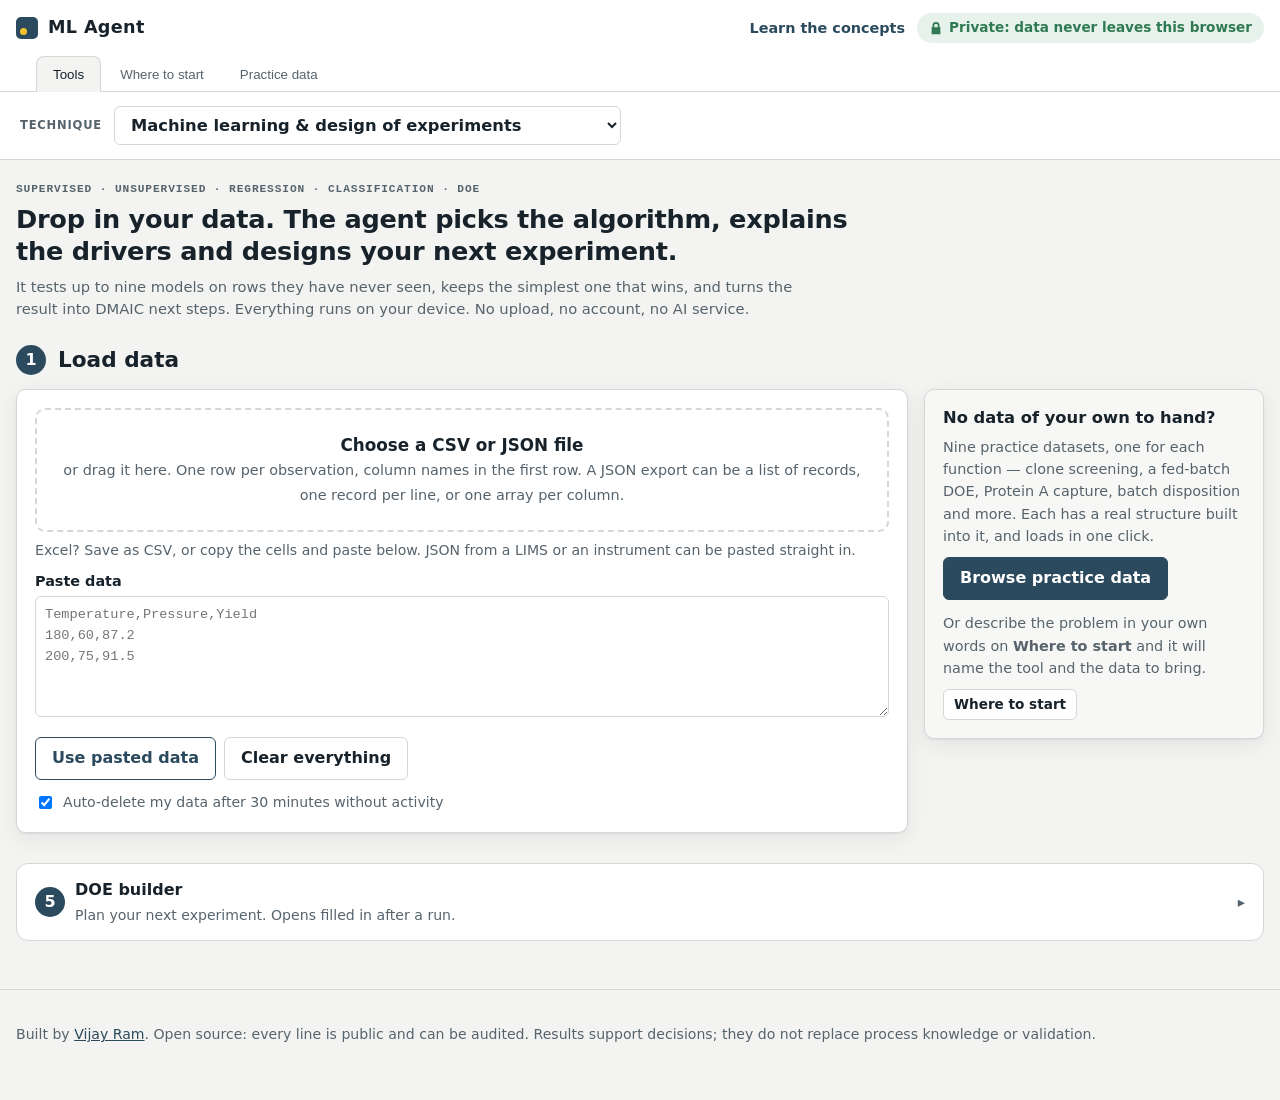
==== commit 952db6eb: "Read JSON, and carry the text columns one-hot cannot Two more gaps from the specification.  JSON ing" ====
--- a/index.html
+++ b/index.html
@@ -71,11 +71,11 @@
     <div class="load-grid">
       <div class="card">
         <label class="drop" id="drop">
-          <input type="file" id="file" accept=".csv,.tsv,.txt,text/csv,text/plain">
-          <b>Choose a CSV file</b>
-          <span>or drag it here. One row per observation, column names in the first row.</span>
-        </label>
-        <p class="hint">Excel? Save as CSV, or copy the cells and paste below.</p>
+          <input type="file" id="file" accept=".csv,.tsv,.txt,.json,.ndjson,text/csv,text/plain,application/json">
+          <b>Choose a CSV or JSON file</b>
+          <span>or drag it here. One row per observation, column names in the first row. A JSON export can be a list of records, one record per line, or one array per column.</span>
+        </label>
+        <p class="hint">Excel? Save as CSV, or copy the cells and paste below. JSON from a LIMS or an instrument can be pasted straight in.</p>
         <label class="field-label" for="paste">Paste data</label>
         <textarea id="paste" rows="5" spellcheck="false" autocomplete="off" placeholder="Temperature,Pressure,Yield&#10;180,60,87.2&#10;200,75,91.5"></textarea>
         <div class="row-actions">
@@ -104,7 +104,7 @@
       <details class="merge" id="merge">
         <summary>Join a second file on a shared ID (for example a process log and a QC report)</summary>
         <div class="merge-body">
-          <label class="drop small" id="drop2"><input type="file" id="file2" accept=".csv,.tsv,.txt,text/csv,text/plain"><b>Choose the second file</b><span>Its rows are matched to this file on a key column such as BatchID or LotNumber. Repeated rows per key (replicate lanes) are averaged.</span></label>
+          <label class="drop small" id="drop2"><input type="file" id="file2" accept=".csv,.tsv,.txt,.json,.ndjson,text/csv,text/plain,application/json"><b>Choose the second file</b><span>Its rows are matched to this file on a key column such as BatchID or LotNumber. Repeated rows per key (replicate lanes) are averaged.</span></label>
           <div id="merge-config" hidden>
             <div class="controls">
               <label>Key in <span id="m-left-name">file 1</span> <select id="m-left"></select></label>
@@ -196,7 +196,7 @@
         <label>Target RMSE <input type="number" step="any" id="cm-t-rmse" placeholder="optional"></label>
         <label>Target R&sup2; <input type="number" step="any" id="cm-t-r2" placeholder="optional"></label>
       </div>
-      <label class="drop small" id="cm-drop"><input type="file" id="cm-file" accept=".csv,.tsv,.txt,.xlsx"><b>Add this round&rsquo;s results</b><span>The run sheet with the measured column filled in. Columns are matched by name, so their order does not matter and an extra column is kept rather than dropped.</span></label>
+      <label class="drop small" id="cm-drop"><input type="file" id="cm-file" accept=".csv,.tsv,.txt,.json,.ndjson,.xlsx"><b>Add this round&rsquo;s results</b><span>The run sheet with the measured column filled in. Columns are matched by name, so their order does not matter and an extra column is kept rather than dropped.</span></label>
       <p class="error" id="cm-error" role="alert" hidden></p>
       <div id="cm-out"></div>
     </div>
@@ -289,9 +289,9 @@
         <button class="btn ghost small" id="stab-sample2" type="button">Example: batches that differ</button>
         <button class="btn ghost small" id="stab-clear" type="button">Clear</button>
       </div>
-      <label class="full" for="stab-data">Stability data (CSV or tab separated, with a header row)</label>
+      <label class="full" for="stab-data">Stability data (CSV or tab separated with a header row, or JSON)</label>
       <textarea id="stab-data" rows="6" spellcheck="false" placeholder="BatchID,Month,Purity_Pct&#10;B-001,0,99.4&#10;B-001,3,99.1&#10;B-001,6,98.7"></textarea>
-      <input type="file" id="stab-file" accept=".csv,.tsv,.txt" class="file-input">
+      <input type="file" id="stab-file" accept=".csv,.tsv,.txt,.json,.ndjson" class="file-input">
       <p class="hint" id="stab-read" aria-live="polite"></p>
       <div class="controls" id="stab-map" hidden>
         <label>Time column (months)
@@ -375,9 +375,9 @@
           <p class="hint">Readings need not line up between batches: different intervals and different batch lengths are handled. Three batches is the bare minimum; ten or more makes the envelope mean something.</p>
         </div>
       </details>
-      <label class="full" for="gb-data">Readings (CSV or tab separated, with a header row)</label>
+      <label class="full" for="gb-data">Readings (CSV or tab separated with a header row, or JSON)</label>
       <textarea id="gb-data" rows="6" spellcheck="false" placeholder="BatchID,Hours,Temp_C,DO_Pct,pH&#10;B-2401,0,37.0,55.2,7.05&#10;B-2401,6,37.0,54.1,7.04"></textarea>
-      <input type="file" id="gb-file" accept=".csv,.tsv,.txt" class="file-input">
+      <input type="file" id="gb-file" accept=".csv,.tsv,.txt,.json,.ndjson" class="file-input">
       <p class="hint" id="gb-read" aria-live="polite"></p>
       <div id="gb-settings" hidden>
         <div class="controls">
@@ -456,16 +456,16 @@
         </label>
       </div>
       <div id="eq-one">
-        <label class="full" for="eq-data">Results (CSV or tab separated, with a header row)</label>
+        <label class="full" for="eq-data">Results (CSV or tab separated with a header row, or JSON)</label>
         <textarea id="eq-data" rows="6" spellcheck="false" placeholder="SampleID,Method_Lab,Result_Value&#10;S-01,Lab A,98.7&#10;S-01,Lab B,98.9"></textarea>
-        <input type="file" id="eq-file" accept=".csv,.tsv,.txt" class="file-input">
+        <input type="file" id="eq-file" accept=".csv,.tsv,.txt,.json,.ndjson" class="file-input">
       </div>
       <div id="eq-two" class="two-up" hidden>
         <div class="side">
           <h4>Reference method <span class="chip">the one you trust</span></h4>
           <label class="full" for="eq-a-name">What to call it</label>
           <input id="eq-a-name" type="text" value="Reference method">
-          <input type="file" id="eq-a-file" accept=".csv,.tsv,.txt" class="file-input">
+          <input type="file" id="eq-a-file" accept=".csv,.tsv,.txt,.json,.ndjson" class="file-input">
           <label class="full" for="eq-a-data">or paste its results</label>
           <textarea id="eq-a-data" rows="5" spellcheck="false" placeholder="SampleID,Result&#10;S-01,98.7"></textarea>
           <p class="hint" id="eq-a-read" aria-live="polite"></p>
@@ -478,7 +478,7 @@
           <h4>New method <span class="chip">the one being tested</span></h4>
           <label class="full" for="eq-b-name">What to call it</label>
           <input id="eq-b-name" type="text" value="New method">
-          <input type="file" id="eq-b-file" accept=".csv,.tsv,.txt" class="file-input">
+          <input type="file" id="eq-b-file" accept=".csv,.tsv,.txt,.json,.ndjson" class="file-input">
           <label class="full" for="eq-b-data">or paste its results</label>
           <textarea id="eq-b-data" rows="5" spellcheck="false" placeholder="SampleID,Result&#10;S-01,98.9"></textarea>
           <p class="hint" id="eq-b-read" aria-live="polite"></p>
@@ -579,9 +579,9 @@
           <div id="vc-shape-body"></div>
         </div>
       </details>
-      <label class="full" for="vc-data">Measurements (CSV or tab separated, with a header row)</label>
+      <label class="full" for="vc-data">Measurements (CSV or tab separated with a header row, or JSON)</label>
       <textarea id="vc-data" rows="6" spellcheck="false" placeholder="Lot,Result&#10;L-2401,96.2&#10;L-2401,96.6&#10;L-2402,94.1"></textarea>
-      <input type="file" id="vc-file" accept=".csv,.tsv,.txt" class="file-input">
+      <input type="file" id="vc-file" accept=".csv,.tsv,.txt,.json,.ndjson" class="file-input">
       <p class="hint" id="vc-read" aria-live="polite"></p>
       <div id="vc-settings" hidden>
         <div class="controls" id="vc-map-components">
@@ -662,9 +662,9 @@
             <p class="hint">These must be independent results on the scale the specification is written on: one number per batch, not every replicate of every assay. Replicates make the spread look smaller than batch-to-batch reality and would give you limits that no future batch can hold.</p>
           </div>
         </details>
-        <label class="full" for="tl-data">Results (CSV or tab separated, with a header row)</label>
+        <label class="full" for="tl-data">Results (CSV or tab separated with a header row, or JSON)</label>
         <textarea id="tl-data" rows="6" spellcheck="false" placeholder="BatchID,Purity_Pct&#10;B-2401,98.1&#10;B-2402,97.4"></textarea>
-        <input type="file" id="tl-file" accept=".csv,.tsv,.txt" class="file-input">
+        <input type="file" id="tl-file" accept=".csv,.tsv,.txt,.json,.ndjson" class="file-input">
         <p class="hint" id="tl-read" aria-live="polite"></p>
         <div id="tl-settings" hidden>
           <div class="controls">
@@ -767,7 +767,7 @@
   <section class="wrap step" id="pg-step1">
     <div class="step-head"><h2>1 &middot; Historical runs</h2></div>
     <div class="card">
-      <p class="summary">Every construct this site has already screened: the protein it was for, the parts it was built from, and the titer it gave. Excel or CSV. <b>Nothing is uploaded</b> &mdash; the workbook is unzipped and read inside this tab.</p>
+      <p class="summary">Every construct this site has already screened: the protein it was for, the parts it was built from, and the titer it gave. Excel, CSV or JSON. <b>Nothing is uploaded</b> &mdash; the workbook is unzipped and read inside this tab.</p>
       <div class="row-actions">
         <button class="btn ghost small" id="pg-demo" type="button">Load a worked example (all three files)</button>
         <button class="btn ghost small" id="pg-clear" type="button">Clear</button>
@@ -781,11 +781,11 @@
           <p class="hint">The protein columns matter as much as the vector columns. A history of one molecule cannot say how a different molecule will behave, and this tool will say so rather than predict anyway. Twelve complete runs is the minimum.</p>
         </div>
       </details>
-      <input type="file" id="pg-hist-file" accept=".csv,.tsv,.txt,.xlsx" class="file-input">
+      <input type="file" id="pg-hist-file" accept=".csv,.tsv,.txt,.json,.ndjson,.xlsx" class="file-input">
       <details class="shape">
         <summary>&hellip;or paste the runs in</summary>
         <div class="shape-body">
-          <label class="full" for="pg-hist-paste">Historical runs (CSV or tab separated, with a header row)</label>
+          <label class="full" for="pg-hist-paste">Historical runs (CSV or tab separated with a header row, or JSON)</label>
           <textarea id="pg-hist-paste" rows="6" spellcheck="false" placeholder="Construct_ID,Protein_Class,Protein_kDa,Promoter_Type,Selection_Marker,Plasmid_Size_kb,Titer_gL"></textarea>
           <div class="row-actions"><button class="btn" id="pg-hist-use" type="button">Use these runs</button></div>
           <p class="hint">Copy straight out of a spreadsheet and it pastes as tab separated, which is read as readily as commas. There is no hand-entry form for this step &mdash; nobody types two hundred runs, and pretending otherwise would just be a form nobody uses.</p>
@@ -820,11 +820,11 @@
           <p class="hint">Levels may be separated by semicolons, commas or pipes, or given one per row. A factor with only one level is held fixed and said so. Factor names must match the column names in step 1, and any that do not are listed rather than ignored.</p>
         </div>
       </details>
-      <input type="file" id="pg-fac-file" accept=".csv,.tsv,.txt,.xlsx" class="file-input">
+      <input type="file" id="pg-fac-file" accept=".csv,.tsv,.txt,.json,.ndjson,.xlsx" class="file-input">
       <details class="shape" id="pg-fac-entry">
         <summary>&hellip;or type the catalogue in</summary>
         <div class="shape-body">
-          <label class="full" for="pg-fac-paste">Factors and levels (CSV or tab separated, with a header row)</label>
+          <label class="full" for="pg-fac-paste">Factors and levels (CSV or tab separated with a header row, or JSON)</label>
           <textarea id="pg-fac-paste" rows="4" spellcheck="false" placeholder="Factor,Levels,Min,Max,Step"></textarea>
           <div class="row-actions"><button class="btn" id="pg-fac-use" type="button">Use this catalogue</button></div>
           <h4>Or build it a factor at a time</h4>
@@ -857,11 +857,11 @@
           <p class="hint">The attribute columns should be ones that appear in step 1, or the history has nothing to say about them. Any column matching a step 2 factor is dropped with a note, because choosing those is the tool's job.</p>
         </div>
       </details>
-      <input type="file" id="pg-prog-file" accept=".csv,.tsv,.txt,.xlsx" class="file-input">
+      <input type="file" id="pg-prog-file" accept=".csv,.tsv,.txt,.json,.ndjson,.xlsx" class="file-input">
       <details class="shape" id="pg-prog-entry">
         <summary>&hellip;or type the programmes in</summary>
         <div class="shape-body">
-          <label class="full" for="pg-prog-paste">Future programmes (CSV or tab separated, with a header row)</label>
+          <label class="full" for="pg-prog-paste">Future programmes (CSV or tab separated with a header row, or JSON)</label>
           <textarea id="pg-prog-paste" rows="4" spellcheck="false" placeholder="Program_ID,Protein_Class,Protein_kDa"></textarea>
           <div class="row-actions"><button class="btn" id="pg-prog-use" type="button">Use these programmes</button></div>
           <h4>Or add one programme at a time</h4>
@@ -916,9 +916,9 @@
           <p class="hint">Column names need not match exactly &mdash; you map them below. Twelve complete runs is the minimum: most of them train the model and a slice is held back to calibrate the interval, and that held-back slice is what makes the interval mean anything.</p>
         </div>
       </details>
-      <label class="full" for="pl-data">Historical runs (CSV or tab separated, with a header row)</label>
+      <label class="full" for="pl-data">Historical runs (CSV or tab separated with a header row, or JSON)</label>
       <textarea id="pl-data" rows="6" spellcheck="false" placeholder="Construct_ID,Promoter_Type,Enhancer_Present,CAI_Score,Plasmid_Size_kb,Selection_Marker,Expression_Mode,Seed_Density_10e5,Titer_gL,Productivity_qp"></textarea>
-      <input type="file" id="pl-file" accept=".csv,.tsv,.txt" class="file-input">
+      <input type="file" id="pl-file" accept=".csv,.tsv,.txt,.json,.ndjson" class="file-input">
       <p class="hint" id="pl-read" aria-live="polite"></p>
       <div id="pl-map" hidden>
         <div class="controls">
@@ -978,9 +978,9 @@
           <p class="hint">Only the columns you are varying are needed. <code>RunOrder</code> and <code>StdOrder</code> are recognised and carried through. Any feature the sheet does not carry is held at the desk setting, and the tool lists which ones those were &mdash; a sheet that silently omits the factor you care about otherwise looks identical to one that has it.</p>
         </div>
       </details>
-      <label class="full" for="pl-sheet">Proposed runs (CSV or tab separated, with a header row)</label>
+      <label class="full" for="pl-sheet">Proposed runs (CSV or tab separated with a header row, or JSON)</label>
       <textarea id="pl-sheet" rows="6" spellcheck="false" placeholder="RunOrder,Promoter_Type,CAI_Score,Plasmid_Size_kb"></textarea>
-      <input type="file" id="pl-sheet-file" accept=".csv,.tsv,.txt" class="file-input">
+      <input type="file" id="pl-sheet-file" accept=".csv,.tsv,.txt,.json,.ndjson" class="file-input">
       <div class="controls">
         <label>What the intervals should claim
           <select id="pl-sheet-mode">
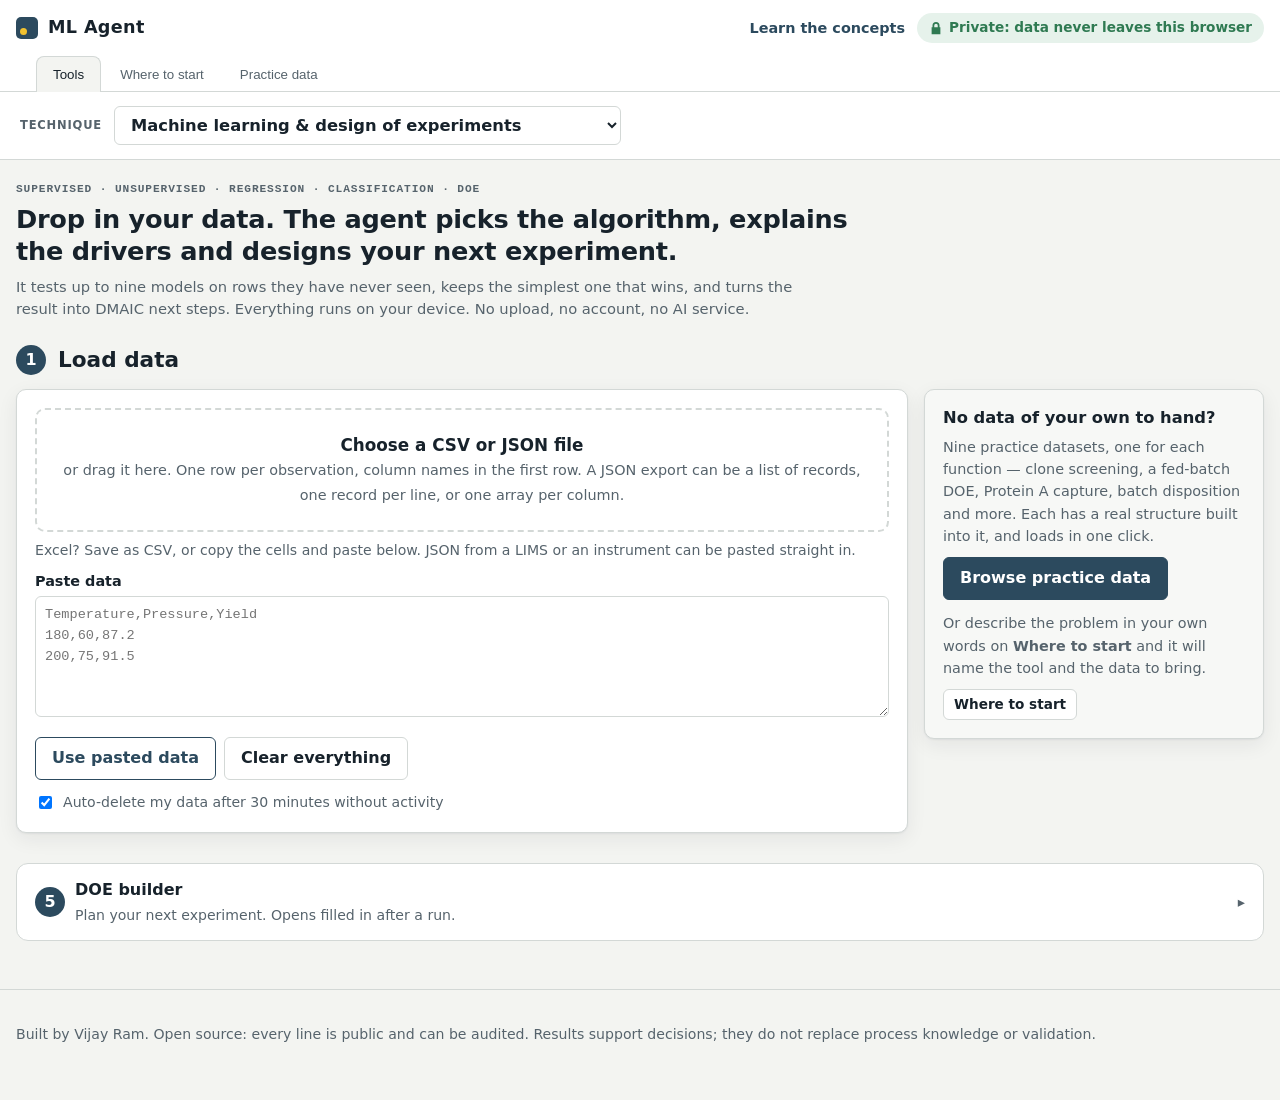
==== commit e248b210: "Point the live links at the project's own Pages site The README pointed at a personal site that does" ====
--- a/index.html
+++ b/index.html
@@ -1158,7 +1158,7 @@
 
 <footer class="foot">
   <div class="wrap">
-    <p>Built by <a href="https://vjpowerhouse.github.io/Vijay-Ram-career-website-/" rel="noopener noreferrer">Vijay Ram</a>. Open source: every line is public and can be audited. Results support decisions; they do not replace process knowledge or validation.</p>
+    <p>Built by Vijay Ram. Open source: every line is public and can be audited. Results support decisions; they do not replace process knowledge or validation.</p>
   </div>
 </footer>
 
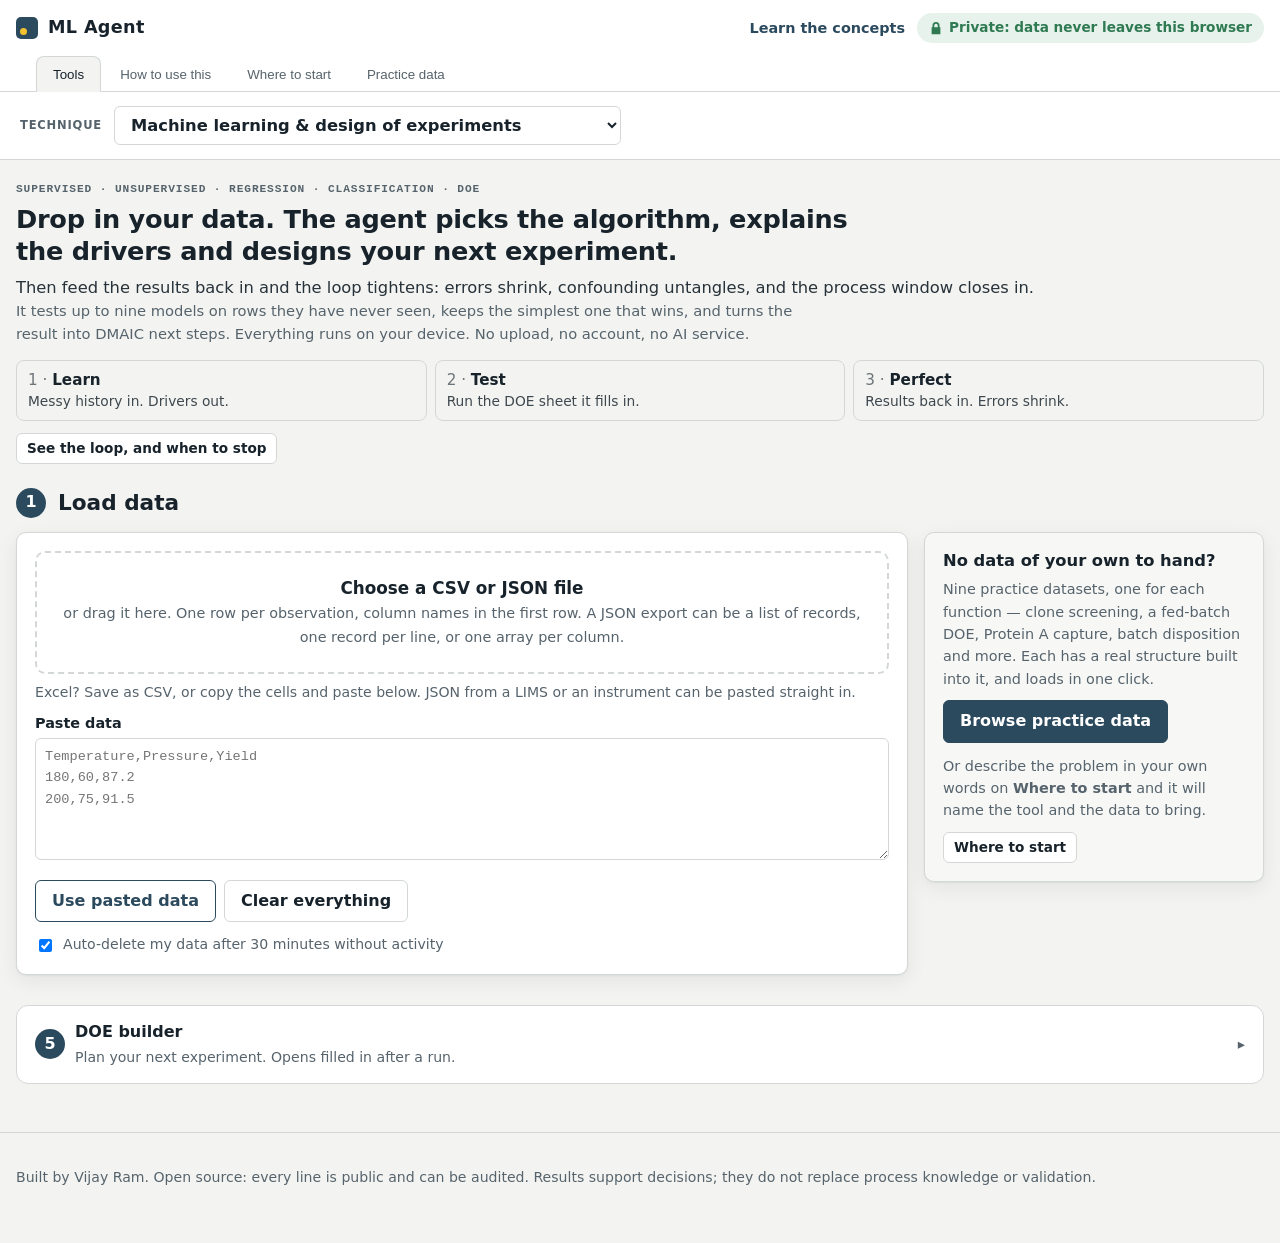
==== commit 87e15900: "A loop tab, with the stopping criteria read from your own run One pass answers a question; four pass" ====
--- a/index.html
+++ b/index.html
@@ -29,6 +29,7 @@
   <div class="wrap">
     <nav class="pages" role="tablist" aria-label="Sections">
       <button class="page-tab" id="page-btn-tools" type="button" role="tab" aria-selected="true" aria-controls="page-tools">Tools</button>
+      <button class="page-tab" id="page-btn-how" type="button" role="tab" aria-selected="false" aria-controls="page-how">How to use this</button>
       <button class="page-tab" id="page-btn-apps" type="button" role="tab" aria-selected="false" aria-controls="page-apps">Where to start</button>
       <button class="page-tab" id="page-btn-data" type="button" role="tab" aria-selected="false" aria-controls="page-data">Practice data</button>
     </nav>
@@ -62,7 +63,14 @@
     <div class="wrap">
       <p class="eyebrow">Supervised · unsupervised · regression · classification · DOE</p>
       <h1>Drop in your data. The agent picks the algorithm, explains the drivers and designs your next experiment.</h1>
+      <p class="sub-head-hero">Then feed the results back in and the loop tightens: errors shrink, confounding untangles, and the process window closes in.</p>
       <p class="lede">It tests up to nine models on rows they have never seen, keeps the simplest one that wins, and turns the result into DMAIC next steps. Everything runs on your device. No upload, no account, no AI service.</p>
+      <ol class="pillars">
+        <li><b>Learn</b><span>Messy history in. Drivers out.</span></li>
+        <li><b>Test</b><span>Run the DOE sheet it fills in.</span></li>
+        <li><b>Perfect</b><span>Results back in. Errors shrink.</span></li>
+      </ol>
+      <p class="hint hero-how"><button class="btn ghost small" id="hero-how" type="button">See the loop, and when to stop</button></p>
     </div>
   </section>
 
@@ -568,6 +576,7 @@
           <select id="vc-mode">
             <option value="components" selected>Where is the variation coming from? (variance components)</option>
             <option value="grr">Can my measurement system see it? (Gage R&amp;R)</option>
+            <option value="agree">Do people agree on a pass or fail call? (attribute agreement)</option>
           </select>
         </label>
       </div>
@@ -593,6 +602,13 @@
           <label>Operator or instrument <select id="vc-operator"></select></label>
           <label>Result column <select id="vc-grr-value"></select></label>
         </div>
+        <div class="controls" id="vc-map-agree" hidden>
+          <label>Sample or vial <select id="vc-a-part"></select></label>
+          <label>Appraiser or inspector <select id="vc-a-operator"></select></label>
+          <label>The call they made <select id="vc-a-rating"></select></label>
+          <label>Known value, if you have one <select id="vc-a-standard"></select></label>
+        </div>
+        <p class="hint" id="vc-agree-note" hidden>Without a known value this says whether people agree with each other; it cannot say whether they are right. With one it also gives each appraiser&rsquo;s miss rate and false alarm rate, which is what an inspection qualification actually turns on.</p>
         <div class="controls" id="vc-spec" hidden>
           <label>Lower spec limit (optional) <input id="vc-lsl" type="text" inputmode="decimal" placeholder="e.g. 95"></label>
           <label>Upper spec limit (optional) <input id="vc-usl" type="text" inputmode="decimal" placeholder="e.g. 105"></label>
@@ -1112,10 +1128,49 @@
   </div>
   </div><!-- /page-tools -->
 
+  <div class="page" id="page-how" hidden>
+    <section class="wrap page-intro">
+      <h2>How to use this</h2>
+      <p class="lede">One pass answers a question. Four passes change a process. The loop below is the whole method; the panel under it reads your current run and says which turn you are on and whether you can stop.</p>
+    </section>
+
+    <section class="wrap">
+      <div class="cycle-wrap">
+        <svg class="cycle" viewBox="0 0 360 360" role="img" aria-label="A four-phase closed loop: discover, disentangle, refine, converge, returning to discover.">
+          <defs>
+            <marker id="cyc-arrow" viewBox="0 0 10 10" refX="8" refY="5" markerWidth="5" markerHeight="5" orient="auto-start-reverse">
+              <path class="cyc-arrow" d="M 0 1 L 9 5 L 0 9 z"/>
+            </marker>
+          </defs>
+          <path class="cyc-arc" d="M 212.5 85.9 A 110 110 0 0 1 274.1 147.5" marker-end="url(#cyc-arrow)"/>
+          <path class="cyc-arc" d="M 274.1 212.5 A 110 110 0 0 1 212.5 274.1" marker-end="url(#cyc-arrow)"/>
+          <path class="cyc-arc" d="M 147.5 274.1 A 110 110 0 0 1 85.9 212.5" marker-end="url(#cyc-arrow)"/>
+          <path class="cyc-arc" d="M 85.9 147.5 A 110 110 0 0 1 147.5 85.9" marker-end="url(#cyc-arrow)"/>
+          <g class="cyc-node" data-phase="1"><circle cx="180" cy="70" r="36"/><text x="180" y="78">1</text></g>
+          <g class="cyc-node" data-phase="2"><circle cx="290" cy="180" r="36"/><text x="290" y="188">2</text></g>
+          <g class="cyc-node" data-phase="3"><circle cx="180" cy="290" r="36"/><text x="180" y="298">3</text></g>
+          <g class="cyc-node" data-phase="4"><circle cx="70" cy="180" r="36"/><text x="70" y="188">4</text></g>
+          <text class="cyc-label" x="180" y="22">Discover</text>
+          <text class="cyc-label" x="290" y="238">Disentangle</text>
+          <text class="cyc-label" x="180" y="346">Refine</text>
+          <text class="cyc-label" x="70" y="238">Converge</text>
+          <text class="cyc-mid" x="180" y="176">closed</text>
+          <text class="cyc-mid" x="180" y="194">loop</text>
+        </svg>
+        <ol class="loop-steps" id="loop-steps"></ol>
+      </div>
+    </section>
+
+    <section class="wrap">
+      <h3 class="sub-head">When to stop &mdash; read from your current run</h3>
+      <div id="exit-gates"></div>
+    </section>
+  </div><!-- /page-how -->
+
   <div class="page" id="page-apps" hidden>
     <section class="wrap page-intro">
       <h2>Where to start</h2>
-      <p class="lede">Describe the problem in your own words, start from your department, or read what each technique is used for. The tool itself is on the <b>Tools</b> tab and something to try it on is under <b>Practice data</b>, so this page can stay about choosing.</p>
+      <p class="lede">Describe the problem in your own words, or pick your group and see every method that applies to it &mdash; with the jobs it covers, what each method does for you, and one click through to it. The tool itself is on the <b>Tools</b> tab and something to try it on is under <b>Practice data</b>, so this page can stay about choosing.</p>
     </section>
 
   <section class="wrap ask" id="ask">
@@ -1137,7 +1192,6 @@
   </section>
 
 
-  <section class="wrap" id="tool-depts"></section>
   <section class="wrap" id="tool-apps"></section>
 
   </div><!-- /page-apps -->
--- a/style.css
+++ b/style.css
@@ -852,3 +852,75 @@
 .legacy-tool > summary b { color: var(--ink); margin-right: 8px; }
 .legacy-tool > summary .hint { display: block; margin-top: 2px; }
 .legacy-tool[open] > summary { border-bottom: 1px solid var(--line); margin-bottom: 8px; }
+
+/* ---------- Department playbook ---------- */
+.playbook { margin: 14px 0 0; border: 1px solid var(--line); border-radius: 10px; background: var(--card-2, var(--card)); }
+.playbook > summary { padding: 11px 14px; cursor: pointer; display: flex; flex-wrap: wrap; gap: 4px 10px; align-items: baseline; }
+.playbook > summary .hint { margin: 0; }
+.pb-body { padding: 0 14px 14px; }
+.pb-headline { font-size: 1.02rem; line-height: 1.5; margin: 0 0 12px; }
+.pb-first { border-left: 3px solid var(--accent); padding: 2px 0 2px 12px; margin: 0 0 14px; }
+.pb-first h4, .pb-head { margin: 0 0 6px; font-size: 0.93rem; letter-spacing: 0.01em; }
+.pb-head { margin-top: 16px; }
+.pb-steps { list-style: none; margin: 0; padding: 0; display: grid; gap: 10px; }
+.pb-step { border: 1px solid var(--line); border-radius: 8px; padding: 10px 12px; }
+.pb-step p { margin: 6px 0 0; }
+.pb-step-head { display: flex; flex-wrap: wrap; gap: 4px 8px; align-items: baseline; }
+.pb-num { display: inline-grid; place-items: center; min-width: 1.45rem; height: 1.45rem; border-radius: 50%;
+  background: var(--accent); color: var(--accent-ink, #fff); font-size: 0.8rem; font-weight: 600; }
+.pb-tool { font-size: 0.78rem; opacity: 0.75; border: 1px solid var(--line); border-radius: 999px; padding: 1px 8px; }
+.pb-measured, .pb-limit { font-size: 0.9rem; line-height: 1.45; }
+.pb-measured { color: var(--ok-ink, inherit); }
+.pb-limit { opacity: 0.85; }
+.pb-gaps { margin: 0; padding-left: 1.1rem; display: grid; gap: 5px; }
+.pb-gaps li { line-height: 1.45; }
+@media (max-width: 620px) { .pb-body { padding: 0 10px 12px; } .pb-step { padding: 9px 10px; } }
+
+/* ---------- Every method, for your group ---------- */
+.method-list { list-style: none; margin: 0 0 4px; padding: 0; display: grid; gap: 8px; }
+.method { border: 1px solid var(--line); border-radius: 8px; padding: 9px 12px; }
+.method.here { border-color: var(--accent); }
+.method p { margin: 5px 0 0; font-size: 0.92rem; line-height: 1.45; }
+.method-head { display: flex; flex-wrap: wrap; gap: 4px 8px; align-items: baseline; }
+@media (max-width: 620px) { .method { padding: 8px 10px; } }
+
+/* ---------- The closed loop, and the stopping gates ---------- */
+.sub-head-hero { font-size: 1.02rem; line-height: 1.5; margin: 6px 0 0; opacity: 0.92; }
+.pillars { list-style: none; margin: 14px 0 0; padding: 0; display: grid; gap: 8px;
+  grid-template-columns: repeat(auto-fit, minmax(170px, 1fr)); counter-reset: pill; }
+.pillars li { border: 1px solid var(--line); border-radius: 8px; padding: 8px 11px; counter-increment: pill; }
+.pillars li b { display: block; font-size: 0.95rem; }
+.pillars li b::before { content: counter(pill) " · "; opacity: 0.6; font-weight: 500; }
+.pillars li span { display: block; font-size: 0.86rem; opacity: 0.82; line-height: 1.4; }
+.hero-how { margin: 12px 0 0; }
+
+.cycle-wrap { display: grid; gap: 16px; grid-template-columns: minmax(230px, 320px) 1fr; align-items: start; }
+.cycle { width: 100%; height: auto; }
+.cyc-arc { fill: none; stroke: var(--line); stroke-width: 3; }
+.cyc-arrow { fill: var(--line); }
+.cyc-node circle { fill: var(--card); stroke: var(--line); stroke-width: 2; }
+.cyc-node text { fill: currentColor; font-size: 20px; font-weight: 600; text-anchor: middle; opacity: 0.55; }
+.cyc-node.on circle { fill: var(--accent); stroke: var(--accent); }
+.cyc-node.on text { fill: var(--accent-ink, #fff); opacity: 1; }
+.cyc-label { fill: currentColor; font-size: 15px; font-weight: 600; text-anchor: middle; }
+.cyc-mid { fill: currentColor; font-size: 12px; text-anchor: middle; opacity: 0.5; letter-spacing: 0.04em; }
+
+.loop-steps { list-style: none; margin: 0; padding: 0; display: grid; gap: 9px; }
+.loop-step { border: 1px solid var(--line); border-radius: 8px; padding: 9px 12px; }
+.loop-step.on { border-color: var(--accent); }
+.loop-step p { margin: 5px 0 0; font-size: 0.9rem; line-height: 1.45; }
+.loop-head { display: flex; flex-wrap: wrap; gap: 4px 8px; align-items: baseline; }
+.loop-num { display: inline-grid; place-items: center; min-width: 1.4rem; height: 1.4rem; border-radius: 50%;
+  background: var(--line); font-size: 0.78rem; font-weight: 600; }
+.loop-step.on .loop-num { background: var(--accent); color: var(--accent-ink, #fff); }
+.loop-here { font-size: 0.74rem; text-transform: uppercase; letter-spacing: 0.06em; color: var(--accent); }
+
+.gates { display: grid; gap: 10px; grid-template-columns: repeat(auto-fit, minmax(230px, 1fr)); }
+.gate { border: 1px solid var(--line); border-radius: 8px; padding: 10px 12px; border-left-width: 3px; }
+.gate.capable { border-left-color: var(--ok, #2e7d32); }
+.gate.not { border-left-color: var(--bad, #c62828); }
+.gate.marginal { border-left-color: var(--warn, #ef6c00); }
+.gate-head { display: flex; flex-wrap: wrap; gap: 4px 8px; align-items: baseline; justify-content: space-between; }
+.gate-val { font-size: 1.12rem; font-weight: 600; margin: 4px 0 0; }
+.gate p { margin: 5px 0 0; font-size: 0.87rem; line-height: 1.45; opacity: 0.88; }
+@media (max-width: 760px) { .cycle-wrap { grid-template-columns: 1fr; } .cycle { max-width: 300px; margin: 0 auto; } }
